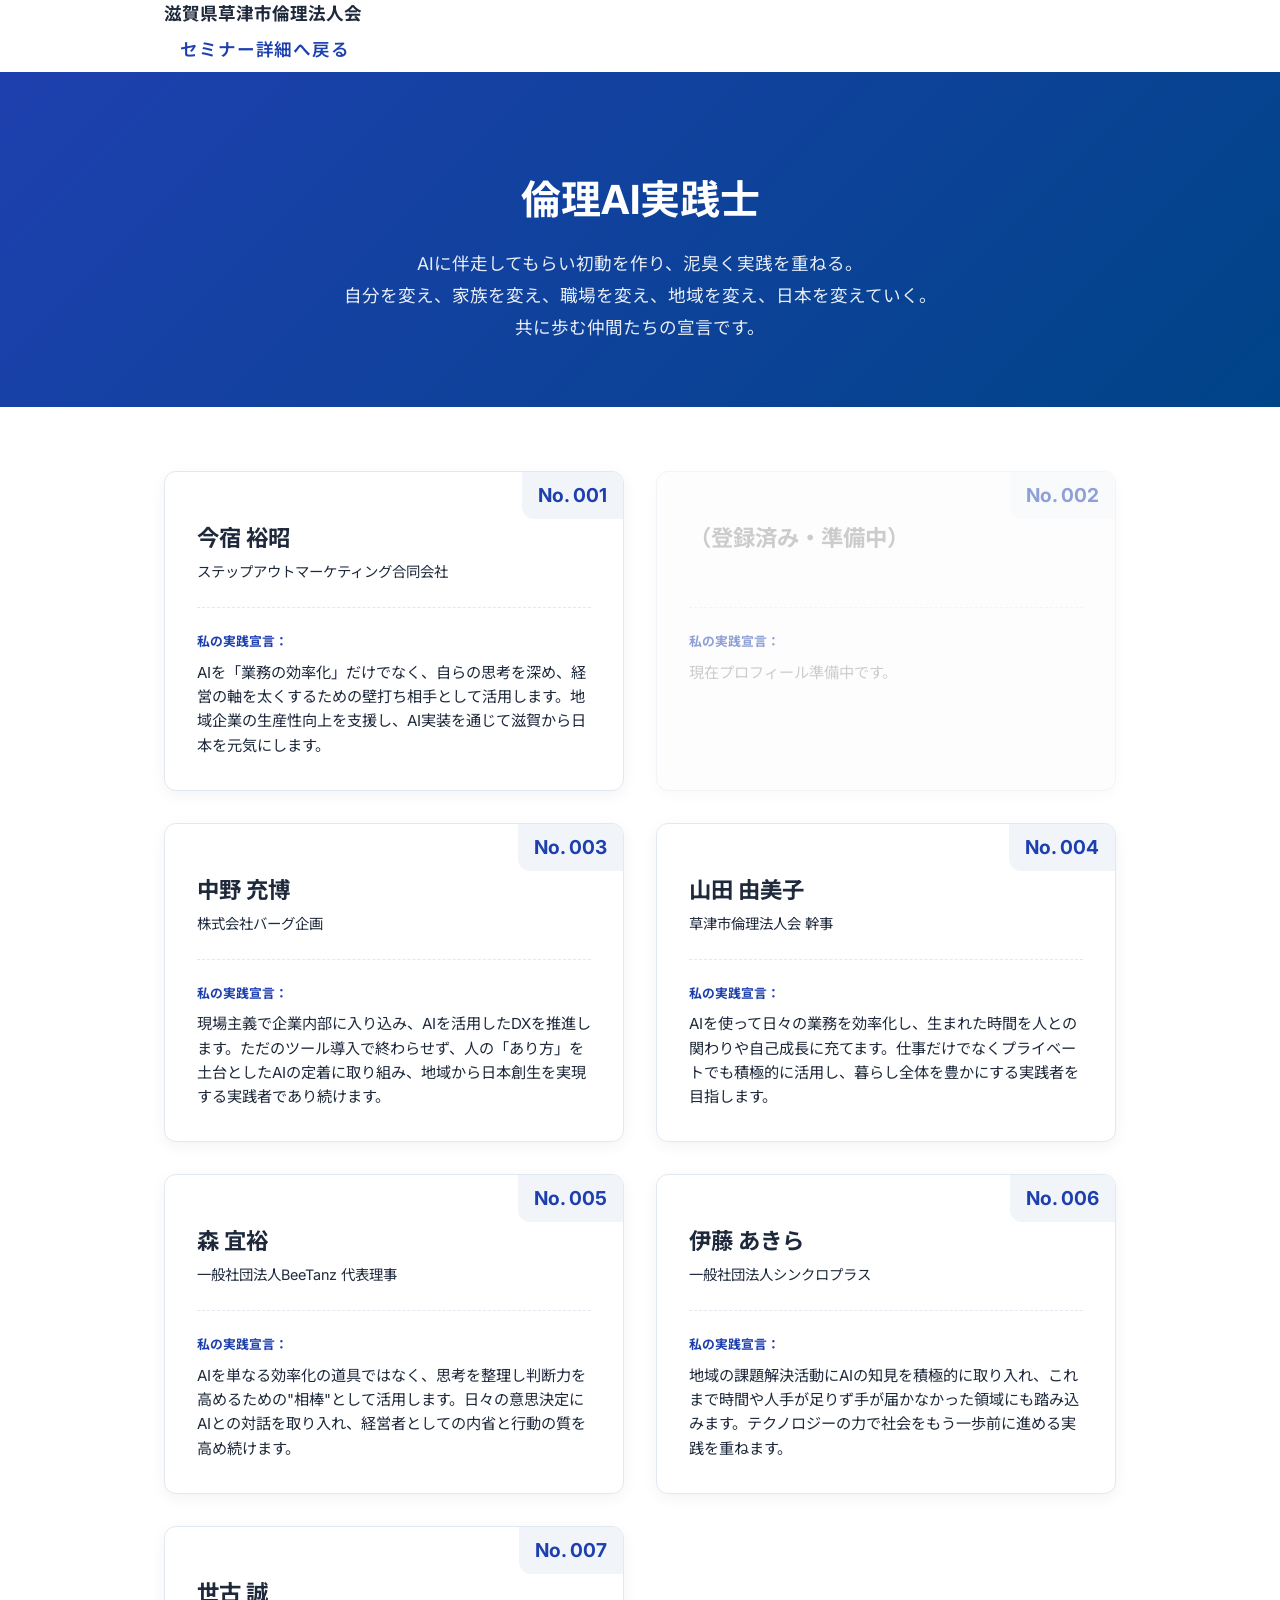
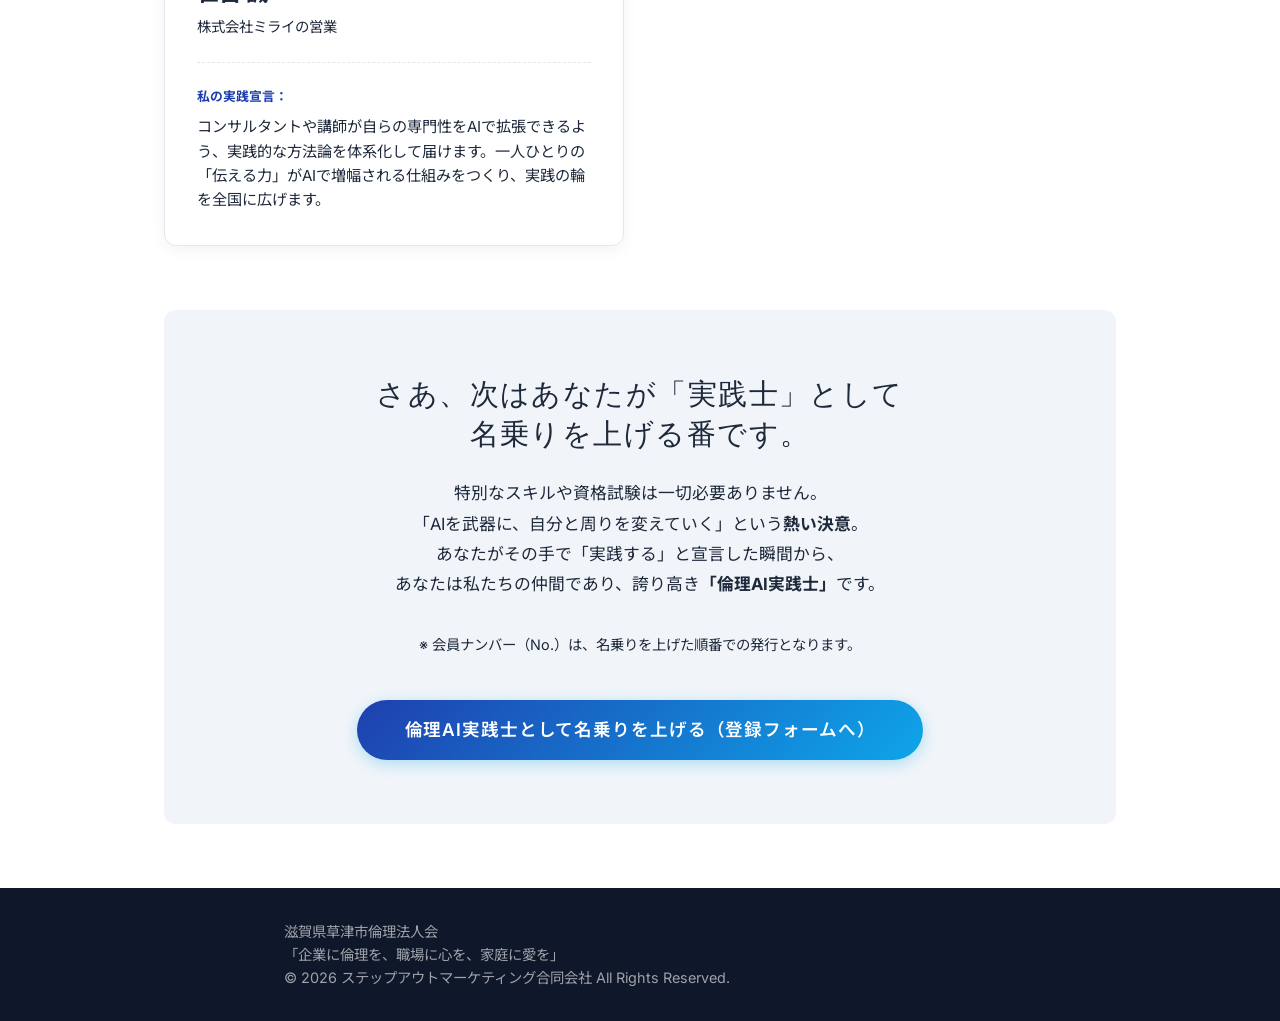
==== members.html @ ad08dafc "feat: add 4 new Rinri AI Practitioner members (No.004-007) Co-Authored-By: Claude Opus 4.6 (1M conte" ====
<!DOCTYPE html>
<html lang="ja">
  <head>
    <meta charset="UTF-8" />
    <meta name="viewport" content="width=device-width, initial-scale=1.0" />
    <title>倫理AI実践士 メンバー一覧 | 草津市倫理法人会</title>
    <!-- Google Fonts -->
    <link rel="preconnect" href="https://fonts.googleapis.com" />
    <link rel="preconnect" href="https://fonts.gstatic.com" crossorigin />
    <link
      href="https://fonts.googleapis.com/css2?family=Inter:wght@400;500;600;700&family=Noto+Sans+JP:wght@400;500;700&display=swap"
      rel="stylesheet"
    />
    <link rel="stylesheet" href="style.css" />
    <style>
      .members-hero {
        padding: 6rem 0 4rem;
        background: linear-gradient(135deg, var(--c-primary) 0%, #004488 100%);
        color: white;
        text-align: center;
      }
      .members-hero h1 {
        font-size: 2.5rem;
        margin-bottom: 1rem;
      }
      .members-hero p {
        font-size: 1.1rem;
        opacity: 0.9;
        max-width: 600px;
        margin: 0 auto;
        line-height: 1.8;
      }
      .members-grid {
        display: grid;
        grid-template-columns: repeat(auto-fill, minmax(300px, 1fr));
        gap: 2rem;
        padding: 4rem 0;
      }
      .member-card {
        background: white;
        border-radius: 12px;
        padding: 2rem;
        box-shadow: 0 4px 15px rgba(0, 0, 0, 0.05);
        border: 1px solid var(--c-border);
        position: relative;
        overflow: hidden;
      }
      .member-no {
        position: absolute;
        top: 0;
        right: 0;
        background: var(--c-bg-accent);
        color: var(--c-primary);
        font-family: var(--f-en);
        font-weight: 700;
        padding: 0.5rem 1rem;
        border-bottom-left-radius: 12px;
        font-size: 1.2rem;
      }
      .member-name {
        font-size: 1.4rem;
        font-weight: 700;
        color: var(--c-text-main);
        margin-bottom: 0.25rem;
        margin-top: 1rem;
      }
      .member-company {
        font-size: 0.9rem;
        color: var(--c-text-light);
        margin-bottom: 1.5rem;
      }
      .member-vision {
        font-size: 0.95rem;
        line-height: 1.6;
        color: var(--c-text-main);
        padding-top: 1.5rem;
        border-top: 1px dashed var(--c-border);
      }
      .member-vision::before {
        content: "私の実践宣言：";
        display: block;
        font-size: 0.8rem;
        color: var(--c-primary);
        font-weight: bold;
        margin-bottom: 0.5rem;
      }
      .join-section {
        text-align: center;
        padding: 4rem 0;
        background: var(--c-bg-accent);
        border-radius: 12px;
        margin-bottom: 4rem;
      }
    </style>
  </head>
  <body>
    <!-- Header -->
    <header class="header">
      <div class="header-inner container">
        <div class="logo" style="font-weight: 700; font-size: 1.1rem; color: var(--c-text-main);">
          滋賀県草津市倫理法人会
        </div>
        <nav class="nav">
          <a href="index.html" class="btn btn-outline" style="padding: 0.5rem 1rem;">セミナー詳細へ戻る</a>
        </nav>
      </div>
    </header>

    <main>
      <section class="members-hero">
        <div class="container container-sm">
          <h1>倫理AI実践士</h1>
          <p>
            AIに伴走してもらい初動を作り、泥臭く実践を重ねる。<br>
            自分を変え、家族を変え、職場を変え、地域を変え、日本を変えていく。<br>
            共に歩む仲間たちの宣言です。
          </p>
        </div>
      </section>

      <section class="container">
        <div class="members-grid">
          <!-- Member 001 -->
          <div class="member-card">
            <div class="member-no">No. 001</div>
            <div class="member-name">今宿 裕昭</div>
            <div class="member-company">ステップアウトマーケティング合同会社</div>
            <div class="member-vision">
              AIを「業務の効率化」だけでなく、自らの思考を深め、経営の軸を太くするための壁打ち相手として活用します。地域企業の生産性向上を支援し、AI実装を通じて滋賀から日本を元気にします。
            </div>
          </div>

          <!-- (No. 002 Placeholder) -->
          <div class="member-card" style="opacity: 0.5; background: #fafafa;">
            <div class="member-no">No. 002</div>
            <div class="member-name" style="color: #999;">（登録済み・準備中）</div>
            <div class="member-company">&nbsp;</div>
            <div class="member-vision" style="color: #999;">
              現在プロフィール準備中です。
            </div>
          </div>

          <!-- Member 003 -->
          <div class="member-card">
            <div class="member-no">No. 003</div>
            <div class="member-name">中野 充博</div>
            <div class="member-company">株式会社バーグ企画</div>
            <div class="member-vision">
              現場主義で企業内部に入り込み、AIを活用したDXを推進します。ただのツール導入で終わらせず、人の「あり方」を土台としたAIの定着に取り組み、地域から日本創生を実現する実践者であり続けます。
            </div>
          </div>

          <!-- Member 004 -->
          <div class="member-card">
            <div class="member-no">No. 004</div>
            <div class="member-name">山田 由美子</div>
            <div class="member-company">草津市倫理法人会 幹事</div>
            <div class="member-vision">
              AIを使って日々の業務を効率化し、生まれた時間を人との関わりや自己成長に充てます。仕事だけでなくプライベートでも積極的に活用し、暮らし全体を豊かにする実践者を目指します。
            </div>
          </div>

          <!-- Member 005 -->
          <div class="member-card">
            <div class="member-no">No. 005</div>
            <div class="member-name">森 宜裕</div>
            <div class="member-company">一般社団法人BeeTanz 代表理事</div>
            <div class="member-vision">
              AIを単なる効率化の道具ではなく、思考を整理し判断力を高めるための"相棒"として活用します。日々の意思決定にAIとの対話を取り入れ、経営者としての内省と行動の質を高め続けます。
            </div>
          </div>

          <!-- Member 006 -->
          <div class="member-card">
            <div class="member-no">No. 006</div>
            <div class="member-name">伊藤 あきら</div>
            <div class="member-company">一般社団法人シンクロプラス</div>
            <div class="member-vision">
              地域の課題解決活動にAIの知見を積極的に取り入れ、これまで時間や人手が足りず手が届かなかった領域にも踏み込みます。テクノロジーの力で社会をもう一歩前に進める実践を重ねます。
            </div>
          </div>

          <!-- Member 007 -->
          <div class="member-card">
            <div class="member-no">No. 007</div>
            <div class="member-name">世古 誠</div>
            <div class="member-company">株式会社ミライの営業</div>
            <div class="member-vision">
              コンサルタントや講師が自らの専門性をAIで拡張できるよう、実践的な方法論を体系化して届けます。一人ひとりの「伝える力」がAIで増幅される仕組みをつくり、実践の輪を全国に広げます。
            </div>
          </div>

        </div>

        <div class="join-section">
          <h2 class="section-title" style="font-size: 1.8rem; margin-bottom: 1.5rem; line-height: 1.4;">さあ、次はあなたが「実践士」として<br>名乗りを上げる番です。</h2>
          <p style="margin-bottom: 2.5rem; line-height: 1.8; font-size: 1.05rem;">
            特別なスキルや資格試験は一切必要ありません。<br>
            「AIを武器に、自分と周りを変えていく」という<strong>熱い決意</strong>。<br>
            あなたがその手で「実践する」と宣言した瞬間から、<br>
            あなたは私たちの仲間であり、誇り高き<strong>「倫理AI実践士」</strong>です。<br>
            <br>
            <span style="font-size: 0.9rem; color: var(--c-text-light);">※ 会員ナンバー（No.）は、名乗りを上げた順番での発行となります。</span>
          </p>
          <a href="https://forms.gle/C171SuVwd1KPjqYMA" target="_blank" rel="noopener noreferrer" class="btn btn-primary" style="font-size: 1.1rem; padding: 1rem 3rem;">
            倫理AI実践士として名乗りを上げる（登録フォームへ）
          </a>
        </div>
      </section>
    </main>

    <!-- Footer -->
    <footer class="footer">
      <div class="container container-sm">
        <div class="footer-content">
          <div class="footer-info">
            <p class="footer-org">滋賀県草津市倫理法人会</p>
            <p class="footer-desc">「企業に倫理を、職場に心を、家庭に愛を」</p>
          </div>
        </div>
        <p class="copyright">&copy; 2026 ステップアウトマーケティング合同会社 All Rights Reserved.</p>
      </div>
    </footer>
  </body>
</html>
---- style.css ----
/* Design System - Variables */
:root {
  /* Colors */
  --c-primary: #1e40af; /* 深い青/Navy */
  --c-primary-light: #3b82f6;
  --c-secondary: #0ea5e9; /* チラシ水色に近いシアン */
  --c-secondary-light: #e0f2fe;
  --c-bg: #ffffff;
  --c-bg-light: #f8fafc;
  --c-bg-accent: #f1f5f9;
  --c-text-main: #1e293b;
  --c-text-muted: #64748b;
  --c-border: #e2e8f0;

  /* Typography */
  --f-sans:
    "Inter", "Noto Sans JP", -apple-system, BlinkMacSystemFont, "Segoe UI",
    Roboto, "Helvetica Neue", Arial, sans-serif;
  --f-serif:
    "Noto Serif JP", "Yu Mincho", "MS PMincho", "Hiragino Mincho ProN", serif;

  /* Layout */
  --container-width: 1000px;
  --container-sm-width: 760px;
  --spacing-section: 80px;
  --spacing-section-sm: 60px;
}

/* Reset & BaseStyles */
*,
*::before,
*::after {
  box-sizing: border-box;
  margin: 0;
  padding: 0;
}

body {
  font-family: var(--f-sans);
  color: var(--c-text-main);
  background-color: var(--c-bg);
  line-height: 1.6;
  font-size: 16px;
  -webkit-font-smoothing: antialiased;
}

img {
  max-width: 100%;
  height: auto;
  display: block;
}

a {
  color: var(--c-primary);
  text-decoration: none;
  transition: all 0.3s ease;
}

/* Utility Classes */
.container {
  max-width: var(--container-width);
  margin: 0 auto;
  padding: 0 24px;
}
.container-sm {
  max-width: var(--container-sm-width);
}
.text-center {
  text-align: center;
}
.bg-light {
  background-color: var(--c-bg-light);
}
.bg-primary {
  background-color: var(--c-primary);
  color: #fff;
}
.color-white {
  color: #fff !important;
}
.sp-only {
  display: none;
}

@media (max-width: 768px) {
  .sp-only {
    display: inline;
  }
}

/* Section Common */
section {
  padding: var(--spacing-section) 0;
}
.section-title {
  font-family: var(--f-serif);
  font-size: 2.2rem;
  line-height: 1.4;
  margin-bottom: 2rem;
  font-weight: 500;
  letter-spacing: 0.05em;
}
.title-en {
  display: block;
  font-family: var(--f-sans);
  font-size: 0.9rem;
  font-weight: 600;
  letter-spacing: 0.2em;
  color: var(--c-secondary);
  margin-top: 0.5rem;
}

/* Animations */
.fade-in {
  opacity: 0;
  transform: translateY(20px);
  transition:
    opacity 0.8s ease-out,
    transform 0.8s ease-out;
}
.fade-in.visible {
  opacity: 1;
  transform: translateY(0);
}

/* Buttons */
.btn {
  display: inline-flex;
  align-items: center;
  justify-content: center;
  padding: 1rem 3rem;
  font-size: 1.1rem;
  font-weight: 600;
  border-radius: 50px;
  cursor: pointer;
  letter-spacing: 0.05em;
}
.btn-primary {
  background: linear-gradient(135deg, var(--c-primary), var(--c-secondary));
  color: white;
  box-shadow: 0 4px 15px rgba(14, 165, 233, 0.3);
}
.btn-primary:hover {
  transform: translateY(-2px);
  box-shadow: 0 6px 20px rgba(14, 165, 233, 0.4);
}
.btn-cta {
  background-color: white;
  color: var(--c-primary);
  font-size: 1.2rem;
  padding: 1.2rem 4rem;
  box-shadow: 0 10px 25px rgba(0, 0, 0, 0.1);
}
.btn-cta:hover {
  /* color: var(--c-primary); */
  transform: translateY(-2px);
  box-shadow: 0 15px 30px rgba(0, 0, 0, 0.15);
}

/* Hero Section */
.hero {
  position: relative;
  min-height: 100vh;
  display: flex;
  align-items: center;
  background-color: var(--c-secondary-light);
  overflow: hidden;
}

.hero-bg {
  position: absolute;
  top: 0;
  left: 0;
  width: 100%;
  height: 100%;
  background: linear-gradient(135deg, #f8fafc 0%, #e0f2fe 100%);
  z-index: 0;
}

.hero-inner {
  position: relative;
  z-index: 1;
  width: 100%;
  display: flex;
  align-items: center;
  justify-content: space-between;
}

.hero-content {
  max-width: 650px;
  padding: 4rem 0;
  flex: 1;
}

.series-badge {
  display: inline-block;
  background-color: var(--c-text-muted);
  color: white;
  font-size: 0.9rem;
  padding: 0.3rem 1.5rem;
  border-left: 3px solid #b4a87f; /* From flyer top-left */
  margin-bottom: 1.5rem;
  letter-spacing: 0.1em;
}

.hero-title {
  font-family: var(--f-serif);
  font-size: 4rem;
  line-height: 1.1;
  color: var(--c-primary);
  margin-bottom: 1.5rem;
  font-weight: 700;
  letter-spacing: 0.05em;
}

.hero-title .times {
  font-family: var(--f-sans);
  color: var(--c-text-muted);
  font-size: 3rem;
  vertical-align: middle;
}

.hero-title .title-sub {
  font-size: 2.5rem;
  color: var(--c-text-main);
}

.hero-subtitle {
  font-family: var(--f-serif);
  font-size: 1.6rem;
  font-weight: 500;
  line-height: 1.5;
  color: var(--c-text-main);
  margin-bottom: 3rem;
}

.hero-subtitle .highlight {
  font-size: 2.2rem;
  color: var(--c-primary);
  display: inline-block;
  margin-top: 0.5rem;
}

.hero-info {
  margin-bottom: 3rem;
  border-left: 2px solid var(--c-secondary);
  padding-left: 1.5rem;
  background: rgba(255, 255, 255, 0.7);
  padding: 1.5rem;
  backdrop-filter: blur(10px);
  border-radius: 0 8px 8px 0;
}

.hero-info .date {
  font-size: 2.5rem;
  font-weight: 700;
  color: var(--c-primary);
  line-height: 1.1;
  margin-bottom: 0.5rem;
  font-family: var(--f-sans);
}

.hero-info .date span {
  font-size: 1.2rem;
  font-weight: 600;
}

.hero-info .location {
  font-size: 1.2rem;
  font-weight: 500;
}

/* Message Section */
.message-section {
  padding: var(--spacing-section) 0;
}

.message-body {
  font-size: 1.1rem;
  line-height: 1.8;
}

.philosophy-quote {
  font-family: var(--f-serif);
  font-size: 1.8rem;
  color: var(--c-primary);
  text-align: center;
  margin: 3rem 0;
  line-height: 1.6;
}

/* Hero ゲスト向けキャッチコピー */
.hero-guest-catch {
  font-size: 1.05rem;
  color: var(--c-primary);
  font-weight: 500;
  margin-bottom: 2rem;
  padding: 0.6rem 1.2rem;
  background: rgba(255, 255, 255, 0.75);
  border-left: 3px solid var(--c-secondary);
  border-radius: 0 6px 6px 0;
  display: inline-block;
}

/* NOW感セクション */
.now-section {
  padding: var(--spacing-section-sm) 0;
  background: linear-gradient(135deg, #f0f9ff 0%, #e0f2fe 100%);
}
.now-inner {
  border-left: 4px solid var(--c-primary);
  padding-left: 2rem;
}
.now-label {
  font-family: var(--f-serif);
  font-size: 1.6rem;
  color: var(--c-primary);
  font-weight: 700;
  margin-bottom: 1rem;
}
.now-body {
  font-size: 1.05rem;
  line-height: 1.9;
  color: var(--c-text-main);
}

/* こんな方へセクション（ターゲット）*/
.target-section {
  padding: var(--spacing-section) 0;
}
.target-grid {
  display: grid;
  grid-template-columns: repeat(4, 1fr);
  gap: 1.5rem;
  margin-top: 2.5rem;
  margin-bottom: 2rem;
}
.target-card {
  background: #fff;
  border: 1px solid var(--c-border);
  border-radius: 12px;
  padding: 2rem 1.5rem;
  text-align: center;
  box-shadow: 0 4px 15px rgba(0,0,0,0.04);
  transition: transform 0.2s ease, box-shadow 0.2s ease;
}
.target-card:hover {
  transform: translateY(-4px);
  box-shadow: 0 8px 24px rgba(0,0,0,0.08);
}
.target-icon {
  display: flex;
  align-items: center;
  justify-content: center;
  width: 56px;
  height: 56px;
  margin: 0 auto 1.5rem;
  background-color: var(--c-primary);
  color: #fff;
  font-size: 1.5rem;
  font-weight: 700;
  border-radius: 50%;
  box-shadow: 0 4px 10px rgba(0,0,0,0.1);
  font-family: var(--f-en);
}
.target-card p {
  font-size: 0.95rem;
  line-height: 1.7;
  color: var(--c-text-main);
}
/* AI初心者向け安心バッジ */
.beginner-badge {
  background: linear-gradient(135deg, #ecfdf5 0%, #d1fae5 100%);
  border: 1px solid #6ee7b7;
  border-radius: 12px;
  padding: 1.5rem 2rem;
  display: flex;
  align-items: center;
  gap: 1.5rem;
  flex-wrap: wrap;
}
.beginner-badge span {
  font-size: 1.1rem;
  font-weight: 700;
  color: #065f46;
  white-space: nowrap;
}
.beginner-badge p {
  font-size: 0.95rem;
  color: #047857;
  margin: 0;
  line-height: 1.7;
}

/* ベネフィットセクション */
.benefit-section {
  padding: var(--spacing-section) 0;
}
.benefit-grid {
  display: grid;
  grid-template-columns: repeat(3, 1fr);
  gap: 2rem;
  margin-top: 2.5rem;
}
.benefit-card {
  background: #fff;
  border: 1px solid var(--c-border);
  border-radius: 12px;
  padding: 2rem;
  position: relative;
  box-shadow: 0 4px 15px rgba(0,0,0,0.04);
}
.benefit-num {
  font-size: 2.5rem;
  font-weight: 700;
  color: var(--c-secondary-light);
  font-family: var(--f-sans);
  line-height: 1;
  margin-bottom: 0.75rem;
}
.benefit-card h3 {
  font-size: 1.05rem;
  font-weight: 700;
  color: var(--c-primary);
  margin-bottom: 0.75rem;
  line-height: 1.5;
}
.benefit-card p {
  font-size: 0.93rem;
  line-height: 1.75;
  color: var(--c-text-main);
}

/* プログラムセクション */
.program-section {
  padding: var(--spacing-section) 0;
}
.program-list {
  margin-top: 2.5rem;
  position: relative;
}
.program-list::before {
  content: '';
  position: absolute;
  top: 0;
  bottom: 0;
  left: 72px; /* タイム幅の中央 */
  width: 2px;
  background: var(--c-border);
}
.program-item {
  display: flex;
  gap: 2rem;
  align-items: flex-start;
  padding-bottom: 2rem;
  position: relative;
}
.program-item--end {
  padding-bottom: 0;
}
.program-time {
  width: 60px;
  font-size: 1rem;
  font-weight: 700;
  color: var(--c-primary);
  font-family: var(--f-sans);
  flex-shrink: 0;
  padding-top: 0.3rem;
  text-align: right;
}
.program-content {
  background: #fff;
  border: 1px solid var(--c-border);
  border-radius: 10px;
  padding: 1.2rem 1.5rem;
  flex: 1;
  position: relative;
  box-shadow: 0 2px 8px rgba(0,0,0,0.04);
}
/* タイムラインの丸ポイント */
.program-content::before {
  content: '';
  position: absolute;
  left: -26px;
  top: 50%;
  transform: translateY(-50%);
  width: 12px;
  height: 12px;
  border-radius: 50%;
  background: var(--c-secondary);
  border: 2px solid #fff;
  box-shadow: 0 0 0 2px var(--c-secondary);
}
.program-tag {
  display: inline-block;
  background: var(--c-primary);
  color: #fff;
  font-size: 0.78rem;
  font-weight: 600;
  padding: 0.2rem 0.8rem;
  border-radius: 4px;
  margin-bottom: 0.5rem;
  letter-spacing: 0.05em;
}
.program-content p {
  font-size: 1rem;
  line-height: 1.7;
  margin: 0;
  color: var(--c-text-main);
}
.program-content small {
  font-size: 0.88rem;
  color: var(--c-text-muted);
}

/* Concept Section (倫理AI実践士) */
.concept-section {
  padding: var(--spacing-section-sm) 0;
}

.concept-box {
  background-color: #fff;
  border: 1px solid var(--c-border);
  border-top: 3px solid var(--c-primary);
  padding: 3rem;
  box-shadow: 0 10px 30px rgba(0, 0, 0, 0.03);
  position: relative;
}

.concept-title {
  font-family: var(--f-serif);
  font-size: 1.4rem;
  color: var(--c-primary);
  text-align: center;
  margin-bottom: 1.5rem;
  letter-spacing: 0.1em;
}

.concept-box p {
  text-align: center;
  font-size: 1.05rem;
  margin-bottom: 1rem;
}

.concept-footer {
  margin-top: 2rem;
  padding-top: 1.5rem;
  border-top: 1px solid var(--c-bg-accent);
}

.concept-footer p {
  font-size: 1.15rem;
  color: var(--c-primary);
  margin-bottom: 0;
}

/* Speakers Section */
.speaker-grid {
  display: grid;
  grid-template-columns: repeat(2, 1fr);
  gap: 3rem;
  margin-top: 3rem;
}

.speaker-card {
  display: flex;
  flex-direction: column;
}

.speaker-image {
  width: 100%;
  aspect-ratio: 4/3;
  margin-bottom: 1.5rem;
  border-bottom: 4px solid var(--c-secondary);
  overflow: hidden;
  background-color: var(--c-bg-accent);
}

.image-placeholder {
  width: 100%;
  height: 100%;
  display: flex;
  align-items: center;
  justify-content: center;
  font-size: 1.5rem;
  color: var(--c-text-muted);
  font-family: var(--f-serif);
}

.speaker-info .company {
  font-size: 0.9rem;
  color: var(--c-primary);
  font-weight: 600;
  margin-bottom: 0.1rem;
}

/* 会社での肩書き（｜代表社員 など） */
.speaker-info .company .company-title {
  font-size: 0.8rem;
  color: var(--c-text-muted);
  font-weight: 500;
  margin-left: 0.2em;
}

/* 倫理法人会の役職名 */
.speaker-info .role {
  font-size: 0.85rem;
  color: var(--c-text-muted);
  font-weight: 500;
  margin-bottom: 0.4rem;
  letter-spacing: 0.03em;
}

.speaker-info .name {
  font-family: var(--f-serif);
  font-size: 1.8rem;
  margin-bottom: 1rem;
  display: flex;
  align-items: baseline;
  gap: 1rem;
}

.speaker-info .name-en {
  font-family: var(--f-sans);
  font-size: 0.9rem;
  color: var(--c-text-muted);
  font-weight: 400;
}

.speaker-info .credential {
  display: inline-block;
  font-size: 0.85rem;
  font-weight: 600;
  color: var(--c-primary);
  background-color: var(--c-secondary-light);
  padding: 0.3rem 1rem;
  border-radius: 4px;
  margin-bottom: 1rem;
  letter-spacing: 0.05em;
}

.speaker-info .profile {
  font-size: 0.95rem;
  color: var(--c-text-main);
  line-height: 1.7;
}

/* Event Details Section */
.event-section {
  padding: calc(var(--spacing-section) * 1.5) 0;
}

.event-card {
  background-color: rgba(255, 255, 255, 0.1);
  border: 1px solid rgba(255, 255, 255, 0.2);
  border-radius: 8px;
  padding: 3rem;
}

.event-details {
  display: grid;
  grid-template-columns: 100px 1fr;
  gap: 1.5rem;
  margin-bottom: 3rem;
  align-items: start; /* dtとddの先頭を上端で揃える */
}

.event-details dt {
  color: var(--c-secondary-light);
  font-size: 1.1rem;
  font-weight: 600;
  border-right: 1px solid rgba(255, 255, 255, 0.3);
}

.event-details dd {
  color: #fff;
  font-size: 1.1rem;
}

.event-details dd .large-date {
  font-size: 1.8rem;
  font-weight: 700;
  font-family: var(--f-sans);
  line-height: 1; /* フォント内部の余白をなくし、dtと上端を揃える */
}

.event-details dd .note {
  font-size: 0.85rem;
  opacity: 0.8;
}

.cta-action {
  text-align: center;
  padding-top: 3rem;
  border-top: 1px dashed rgba(255, 255, 255, 0.3);
}

.cta-message {
  margin-bottom: 1.5rem;
  font-size: 1.1rem;
  color: #fff;
}

.qr-box {
  margin: 1.5rem auto 0;
  width: 140px;
  background-color: #fff;
  padding: 10px;
  border-radius: 8px;
}
.qr-box img {
  width: 100%;
  height: auto;
  display: block;
}

/* 参加申込状況カウンター */
.capacity-status {
  background: rgba(255, 255, 255, 0.92);
  border: 1px solid var(--c-border);
  border-radius: 12px;
  padding: 1.25rem 1.5rem;
  margin-bottom: 2rem;
  backdrop-filter: blur(8px);
  box-shadow: 0 4px 20px rgba(0, 0, 0, 0.07);
}
.capacity-status--dark {
  background: rgba(255, 255, 255, 0.1);
  border-color: rgba(255, 255, 255, 0.2);
  box-shadow: none;
  margin-bottom: 1.5rem;
}
/* 2カラムレイアウト */
.capacity-main {
  display: flex;
  align-items: center;
  gap: 1.5rem;
  margin-bottom: 1rem;
}
/* 左：残り席ブロック（大きな数字でアンカリング） */
.capacity-remain-block {
  display: flex;
  flex-direction: column;
  align-items: center;
  line-height: 1;
  background: var(--c-bg-accent);
  border-radius: 10px;
  padding: 0.85rem 1.3rem;
  flex-shrink: 0;
  min-width: 96px;
  text-align: center;
  border: 2px solid transparent;
  transition: border-color 0.5s ease;
}
.capacity-status--dark .capacity-remain-block {
  background: rgba(255, 255, 255, 0.12);
}
.capacity-remain-block--caution { border-color: #f59e0b; }
.capacity-remain-block--urgent  { border-color: #ef4444; }
.capacity-remain-label {
  font-size: 0.68rem;
  font-weight: 700;
  letter-spacing: 0.15em;
  color: var(--c-text-muted);
  text-transform: uppercase;
  margin-bottom: 0.3rem;
}
.capacity-status--dark .capacity-remain-label {
  color: rgba(255, 255, 255, 0.55);
}
.capacity-remain-num {
  font-size: 3rem;
  font-weight: 800;
  color: var(--c-primary);
  font-family: var(--f-sans);
  line-height: 1;
  transition: color 0.5s ease;
  font-variant-numeric: tabular-nums;
}
.capacity-remain-num--caution { color: #d97706; }
.capacity-remain-num--urgent  { color: #dc2626; }
.capacity-status--dark .capacity-remain-num { color: #fff; }
.capacity-remain-denom {
  font-size: 0.73rem;
  color: var(--c-text-muted);
  margin-top: 0.35rem;
  font-weight: 500;
}
.capacity-status--dark .capacity-remain-denom { color: rgba(255, 255, 255, 0.5); }
/* 右：ソーシャルプルーフ＋バッジ */
.capacity-proof-block {
  flex: 1;
  display: flex;
  flex-direction: column;
  gap: 0.6rem;
  justify-content: center;
}
.capacity-proof-text {
  font-size: 0.93rem;
  font-weight: 500;
  color: var(--c-text-main);
  line-height: 1.6;
  margin: 0;
  min-height: 2.8em;
}
.capacity-status--dark .capacity-proof-text { color: rgba(255, 255, 255, 0.9); }
.capacity-proof-text strong {
  color: var(--c-primary);
  font-size: 1.15em;
}
.capacity-status--dark .capacity-proof-text strong { color: #93c5fd; }
/* 動的ステータスバッジ */
.capacity-badge {
  display: inline-flex;
  align-items: center;
  gap: 0.4em;
  font-size: 0.72rem;
  font-weight: 700;
  padding: 0.25rem 0.9rem;
  border-radius: 99px;
  letter-spacing: 0.06em;
  align-self: flex-start;
  transition: background 0.4s ease, color 0.4s ease;
}
.capacity-badge::before {
  content: '';
  display: inline-block;
  width: 6px;
  height: 6px;
  border-radius: 50%;
  background: currentColor;
  opacity: 0.8;
  flex-shrink: 0;
}
.capacity-badge--open    { background: #dcfce7; color: #166534; }
.capacity-badge--caution { background: #fef3c7; color: #92400e; }
.capacity-badge--urgent  { background: #fee2e2; color: #991b1b; }
/* プログレスバー */
.capacity-bar-wrap {
  background: var(--c-bg-accent);
  border-radius: 99px;
  height: 6px;
  overflow: hidden;
}
.capacity-status--dark .capacity-bar-wrap {
  background: rgba(255, 255, 255, 0.18);
}
.capacity-bar {
  height: 100%;
  border-radius: 99px;
  background: linear-gradient(90deg, var(--c-primary), var(--c-secondary));
  transition: width 1.4s cubic-bezier(0.25, 1, 0.5, 1);
  width: 0%;
}
.capacity-status--dark .capacity-bar {
  background: linear-gradient(90deg, #60a5fa, #38bdf8);
}
/* スケルトンローディング */
.capacity-skeleton {
  display: inline-block;
  background: linear-gradient(90deg, #e2e8f0 25%, #f1f5f9 50%, #e2e8f0 75%);
  background-size: 200% 100%;
  border-radius: 4px;
  animation: skeleton-shimmer 1.4s infinite linear;
  min-width: 12em;
  height: 1.1em;
  vertical-align: middle;
}
.capacity-status--dark .capacity-skeleton {
  background: linear-gradient(90deg, rgba(255,255,255,0.12) 25%, rgba(255,255,255,0.22) 50%, rgba(255,255,255,0.12) 75%);
  background-size: 200% 100%;
}
@keyframes skeleton-shimmer {
  from { background-position: 200% 0; }
  to   { background-position: -200% 0; }
}
/* アクセシビリティ：アニメーション無効対応 */
@media (prefers-reduced-motion: reduce) {
  .capacity-remain-num,
  .capacity-bar,
  .capacity-remain-block { transition: none; }
  .capacity-skeleton { animation: none; }
}
/* スマホ対応 */
@media (max-width: 768px) {
  .capacity-remain-num { font-size: 2.4rem; }
  .capacity-main { gap: 1rem; }
  .capacity-remain-block { min-width: 80px; padding: 0.7rem 1rem; }
}

/* Footer */
.footer {
  background-color: #0f172a;
  color: rgba(255, 255, 255, 0.6);
  padding: 2rem 0;
  font-size: 0.9rem;
}

/* Responsive */
@media (max-width: 768px) {
  :root {
    --spacing-section: 60px;
  }

  .hero-title {
    font-size: 2.8rem;
  }
  .hero-title .title-sub {
    font-size: 1.8rem;
  }
  .hero-title .times {
    font-size: 2rem;
  }
  .hero-subtitle {
    font-size: 1.2rem;
  }
  .hero-subtitle .highlight {
    font-size: 1.6rem;
  }

  .hero-info .date {
    font-size: 2rem;
  }

  .section-title {
    font-size: 1.8rem;
  }
  .philosophy-quote {
    font-size: 1.5rem;
  }

  .speaker-grid {
    grid-template-columns: 1fr;
    gap: 2.5rem;
  }

  .event-card {
    padding: 2rem 1.5rem;
  }
  .event-details {
    grid-template-columns: 80px 1fr;
    gap: 1rem;
  }
  .event-details dd .large-date {
    font-size: 1.4rem;
  }

  /* 新セクション スマホ対応 */
  .target-grid {
    grid-template-columns: repeat(2, 1fr);
  }
  .benefit-grid {
    grid-template-columns: 1fr;
  }
  .program-list::before {
    left: 55px;
  }
  .program-time {
    width: 48px;
    font-size: 0.88rem;
  }
  .beginner-badge {
    flex-direction: column;
    gap: 0.75rem;
  }
}

/* Sold Out Banner */
.soldout-banner {
  background: linear-gradient(135deg, #fef2f2, #fee2e2);
  border: 2px solid #fca5a5;
  border-radius: 12px;
  padding: 1.5rem 2rem;
  margin-bottom: 2rem;
  text-align: center;
}
.soldout-badge {
  display: inline-block;
  background: linear-gradient(135deg, #dc2626, #b91c1c);
  color: #fff;
  font-size: 1.1rem;
  font-weight: 700;
  padding: 0.4rem 1.8rem;
  border-radius: 50px;
  letter-spacing: 0.15em;
  margin-bottom: 0.8rem;
}
.soldout-message {
  font-size: 1rem;
  color: #991b1b;
  line-height: 1.7;
  margin: 0;
}
/* Sold out notice in event details */
.soldout-notice {
  margin-bottom: 1.5rem;
}
.soldout-notice .soldout-badge {
  margin-bottom: 0.6rem;
}
.soldout-notice p {
  font-size: 1rem;
  color: rgba(255, 255, 255, 0.85);
  margin: 0;
}
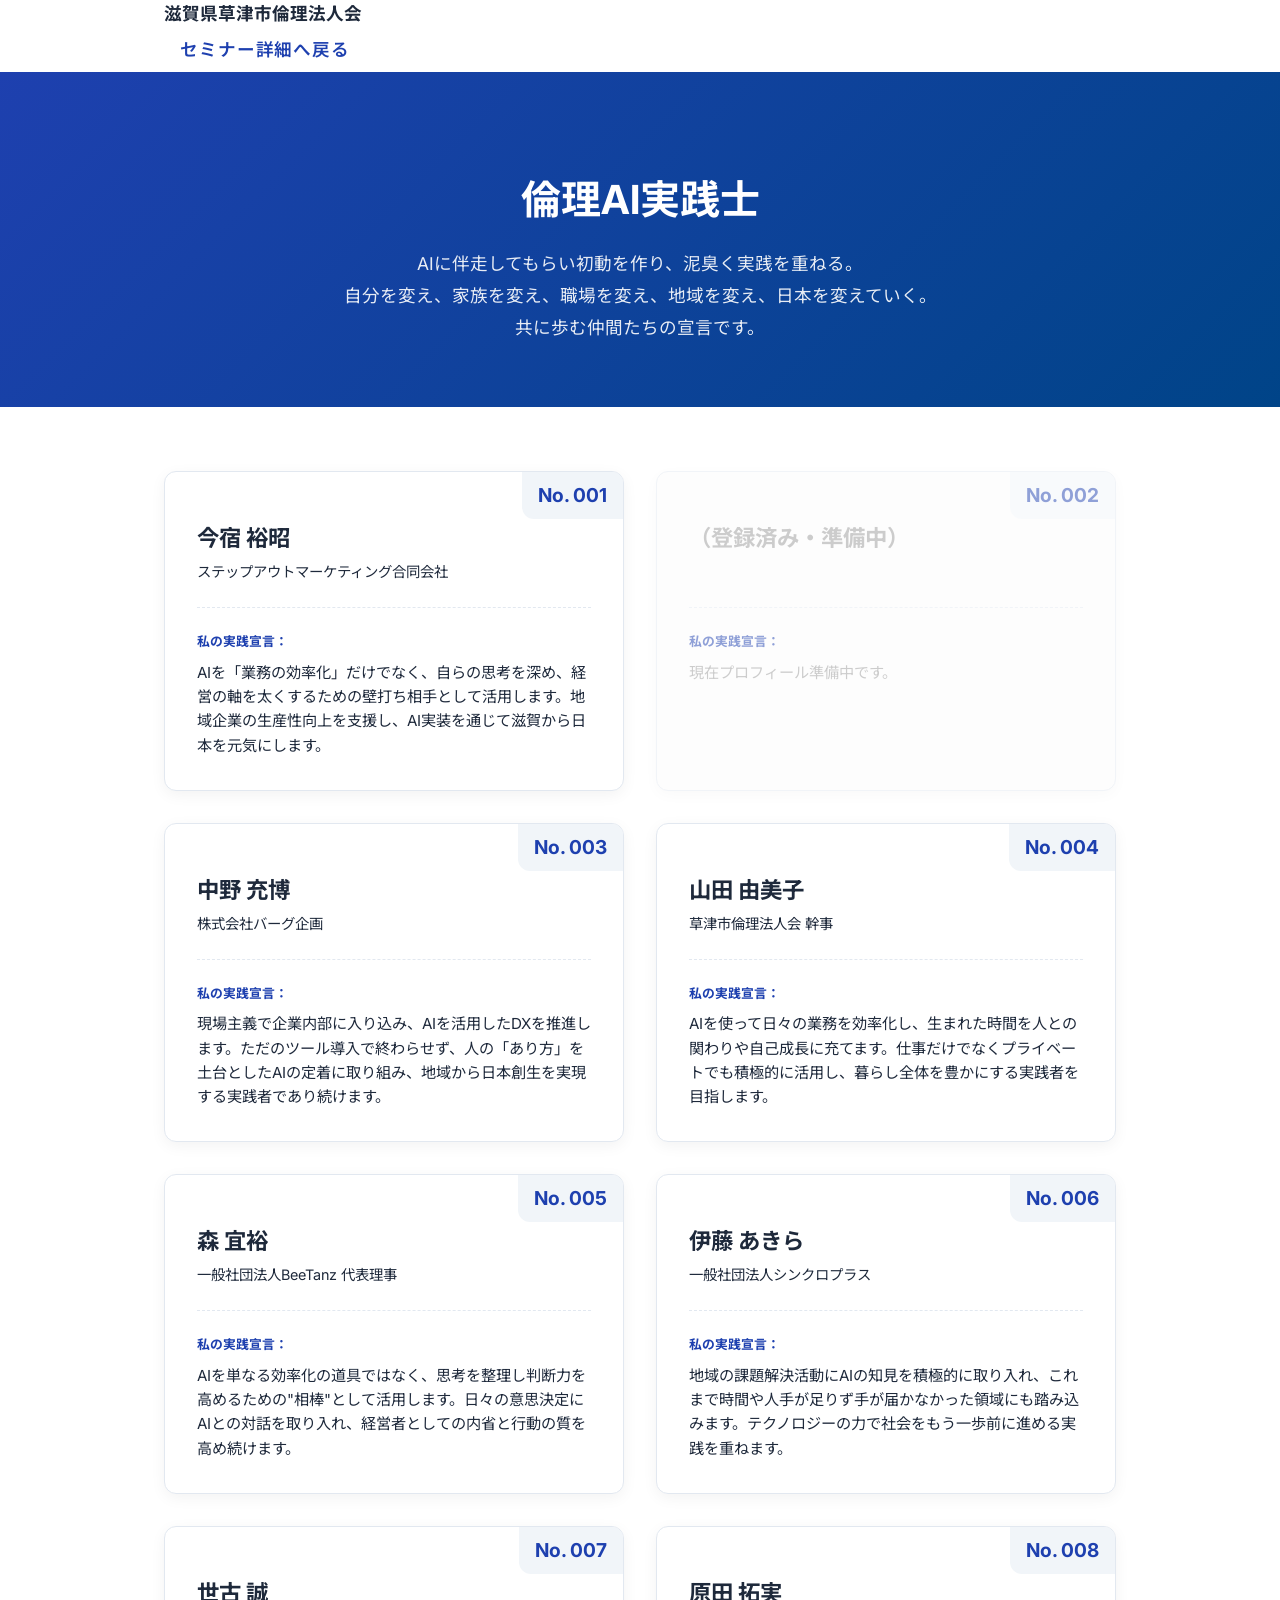
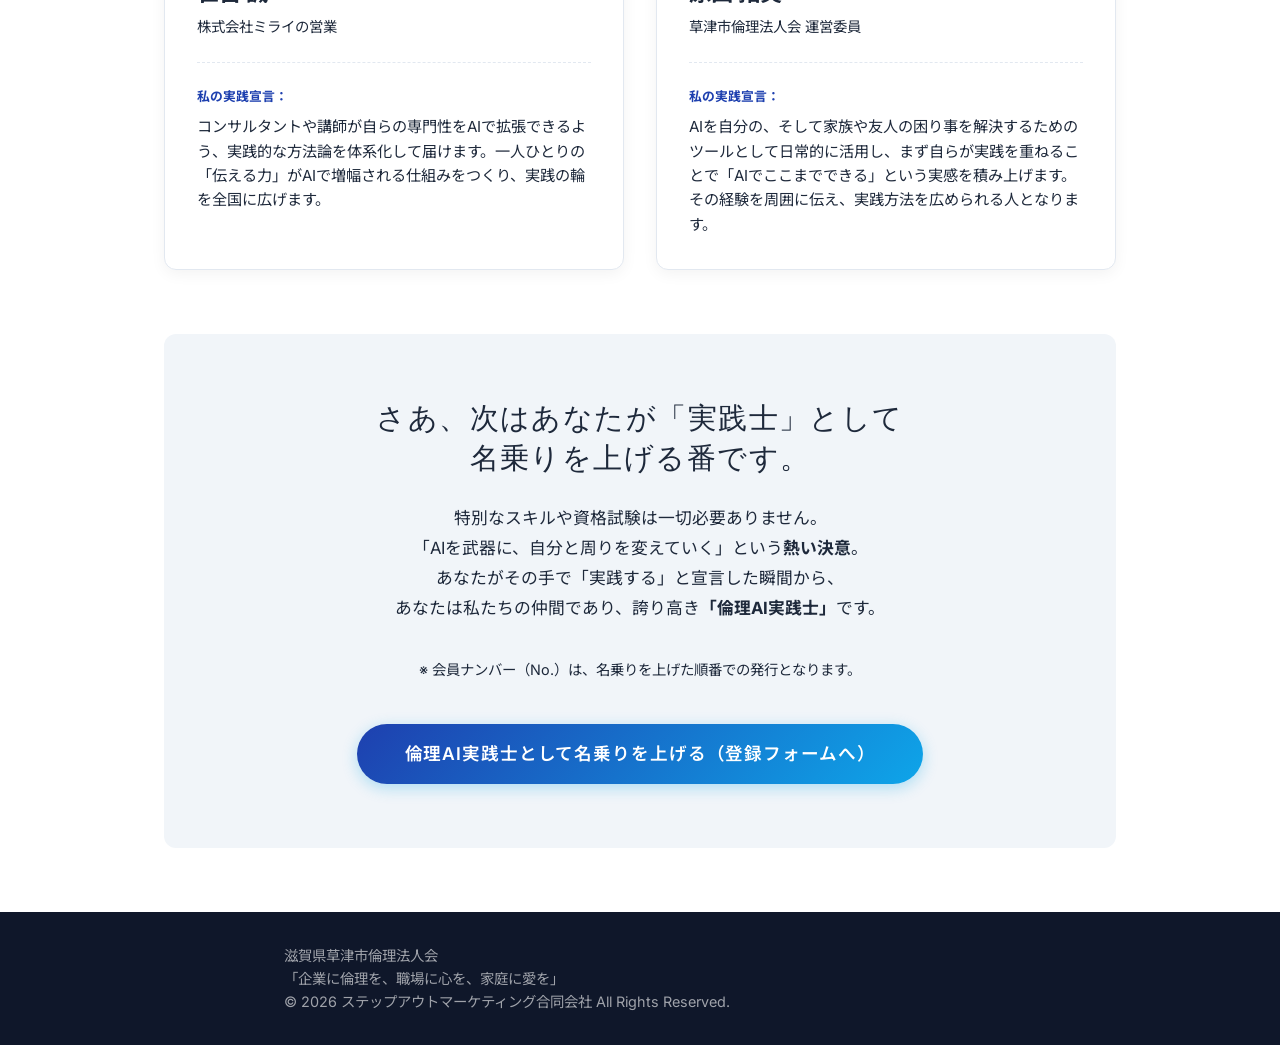
==== commit 5f2cb479: "feat: add member No.008 Harada Takumi to practitioners page Co-Authored-By: Claude Opus 4.6 (1M cont" ====
--- a/members.html
+++ b/members.html
@@ -190,6 +190,16 @@
             </div>
           </div>
 
+          <!-- Member 008 -->
+          <div class="member-card">
+            <div class="member-no">No. 008</div>
+            <div class="member-name">原田 拓実</div>
+            <div class="member-company">草津市倫理法人会 運営委員</div>
+            <div class="member-vision">
+              AIを自分の、そして家族や友人の困り事を解決するためのツールとして日常的に活用し、まず自らが実践を重ねることで「AIでここまでできる」という実感を積み上げます。その経験を周囲に伝え、実践方法を広められる人となります。
+            </div>
+          </div>
+
         </div>
 
         <div class="join-section">
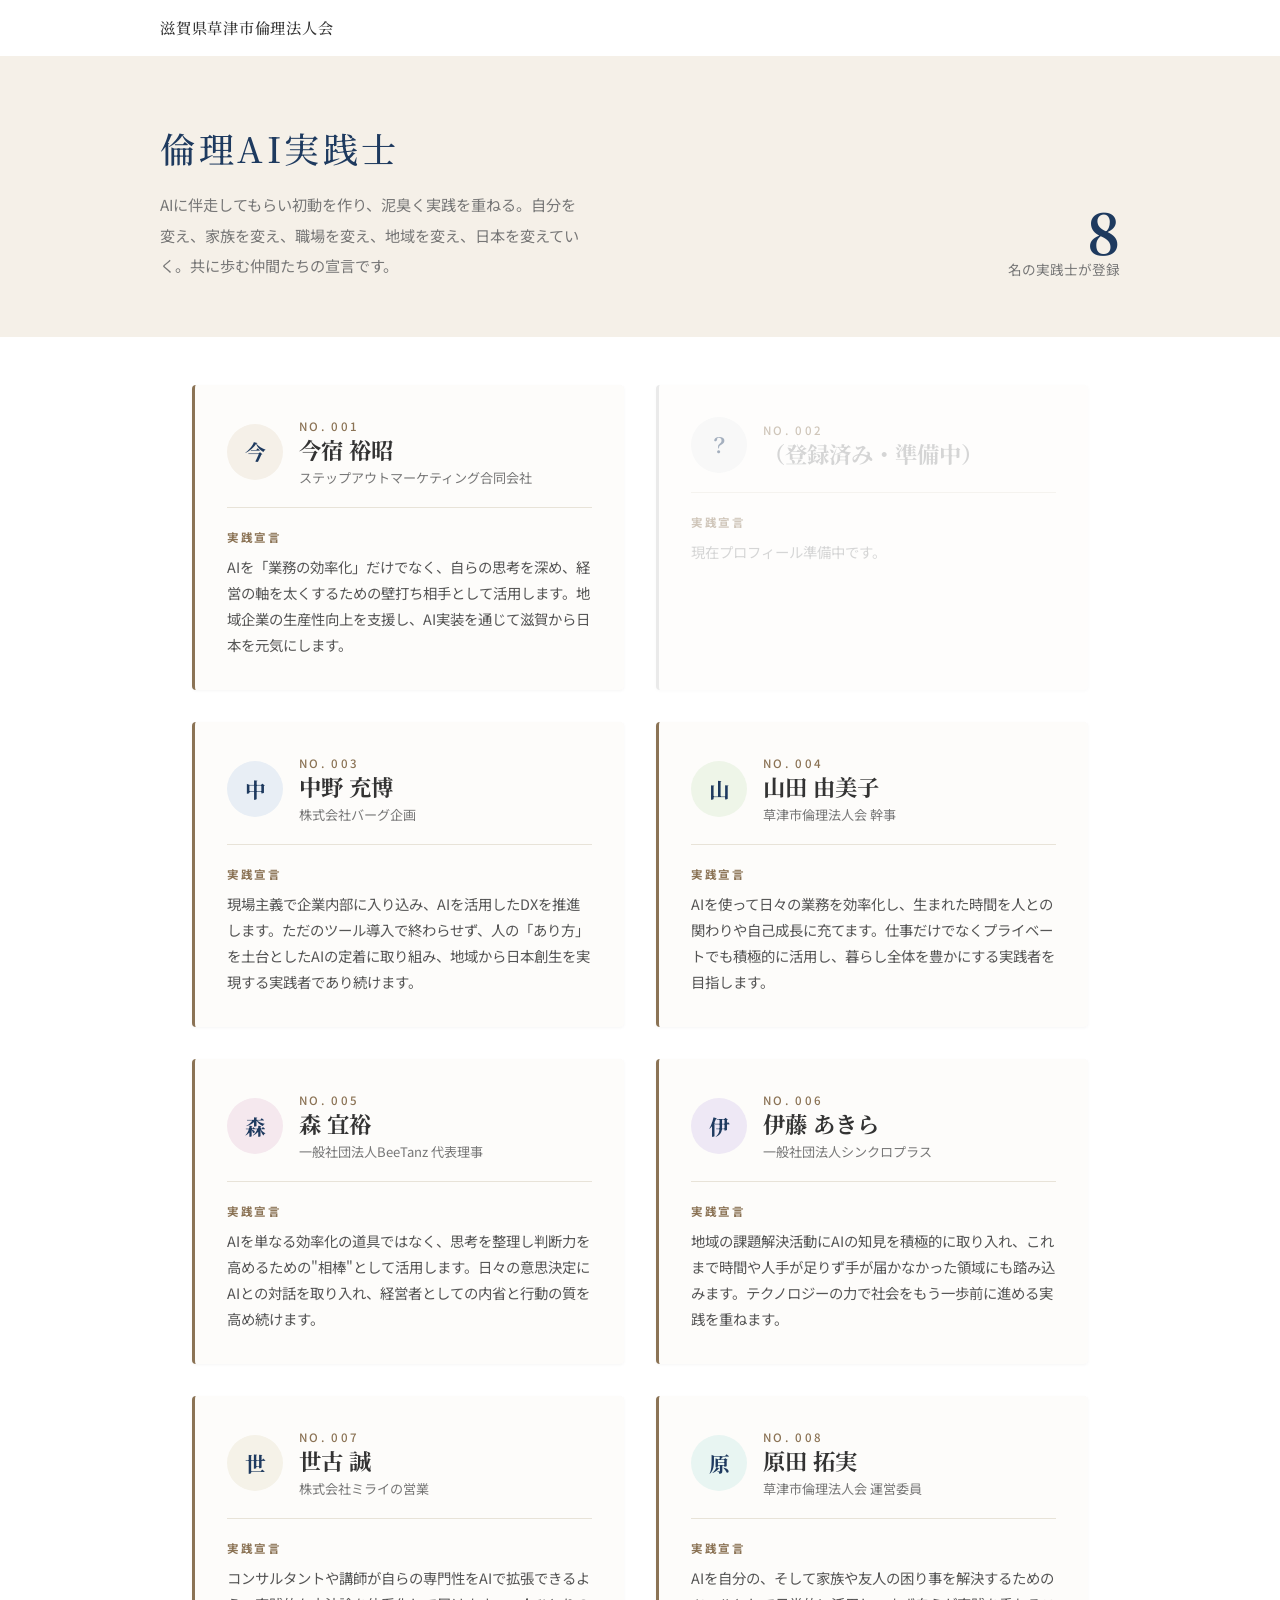
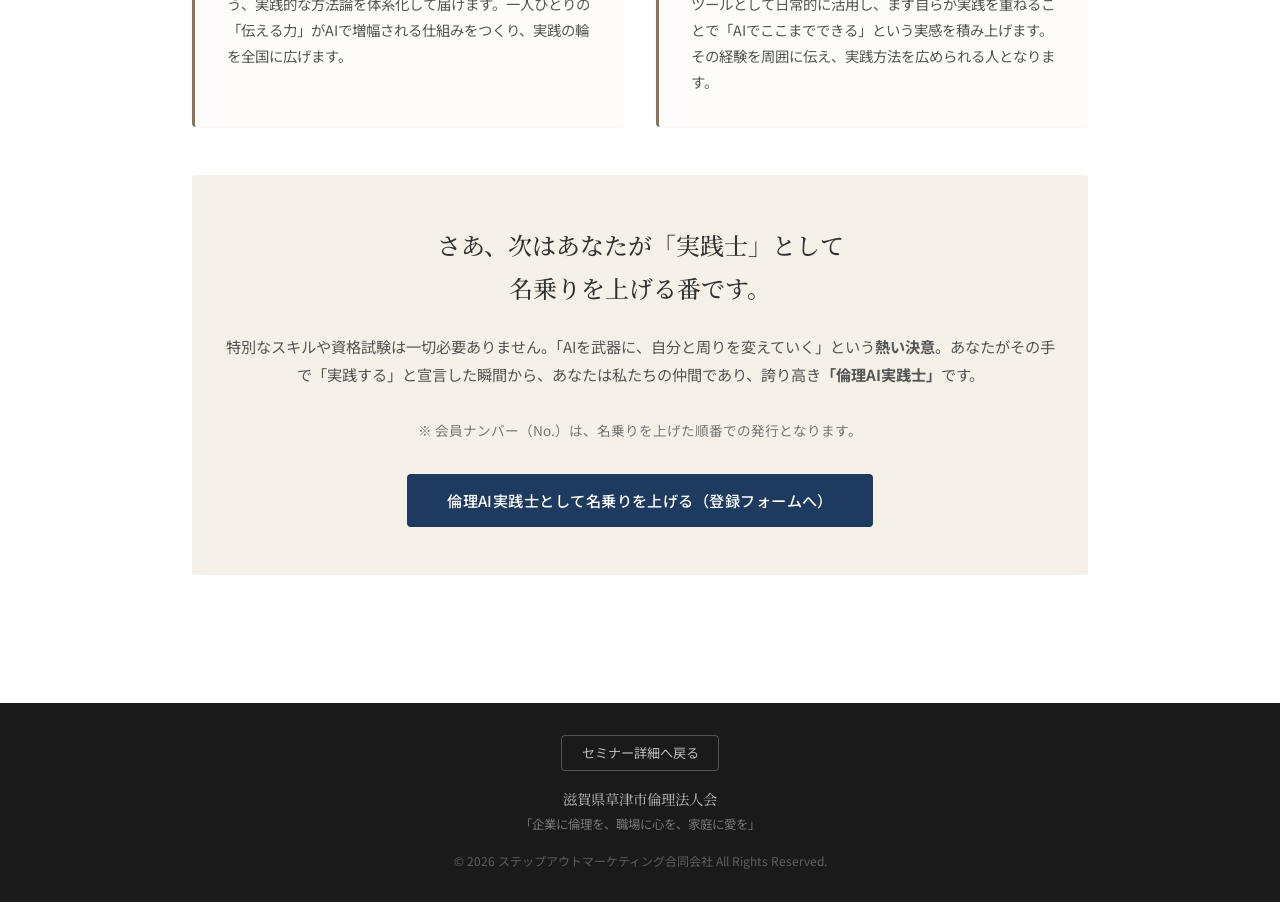
==== commit e0a41ab6: "redesign: apply warm portrait-style UI to members page Replace gradient-heavy card layout with warme" ====
--- a/members.html
+++ b/members.html
@@ -8,133 +8,338 @@
     <link rel="preconnect" href="https://fonts.googleapis.com" />
     <link rel="preconnect" href="https://fonts.gstatic.com" crossorigin />
     <link
-      href="https://fonts.googleapis.com/css2?family=Inter:wght@400;500;600;700&family=Noto+Sans+JP:wght@400;500;700&display=swap"
+      href="https://fonts.googleapis.com/css2?family=Inter:wght@400;500;600;700&family=Noto+Sans+JP:wght@400;500;700&family=Noto+Serif+JP:wght@400;500;700&display=swap"
       rel="stylesheet"
     />
-    <link rel="stylesheet" href="style.css" />
     <style>
+      :root {
+        --brown: #8b7355;
+        --brown-light: #c4b08a;
+        --navy: #1e3a5f;
+        --beige: #f5f0e8;
+        --beige-warm: #fdfcfa;
+        --text: #333333;
+        --text-light: #777777;
+        --border-warm: #e8e3d8;
+        --f-serif: "Noto Serif JP", "Yu Mincho", serif;
+        --f-sans: "Noto Sans JP", "Inter", -apple-system, sans-serif;
+      }
+      * { margin: 0; padding: 0; box-sizing: border-box; }
+      body {
+        font-family: var(--f-sans);
+        background: #ffffff;
+        color: var(--text);
+        line-height: 1.6;
+        -webkit-font-smoothing: antialiased;
+      }
+
+      /* ===== Header ===== */
+      .header {
+        padding: 1rem 2rem;
+      }
+      .header-inner {
+        max-width: 960px;
+        margin: 0 auto;
+      }
+      .header-org {
+        font-family: var(--f-serif);
+        font-size: 0.95rem;
+        font-weight: 500;
+        color: var(--text);
+        letter-spacing: 0.05em;
+      }
+
+      /* ===== Hero ===== */
       .members-hero {
-        padding: 6rem 0 4rem;
-        background: linear-gradient(135deg, var(--c-primary) 0%, #004488 100%);
-        color: white;
-        text-align: center;
-      }
-      .members-hero h1 {
-        font-size: 2.5rem;
-        margin-bottom: 1rem;
-      }
-      .members-hero p {
-        font-size: 1.1rem;
-        opacity: 0.9;
-        max-width: 600px;
+        background: var(--beige);
+        padding: 4rem 2rem 3.5rem;
+      }
+      .hero-inner {
+        max-width: 960px;
         margin: 0 auto;
-        line-height: 1.8;
+        display: flex;
+        justify-content: space-between;
+        align-items: flex-end;
+      }
+      .hero-text h1 {
+        font-family: var(--f-serif);
+        font-size: 2.2rem;
+        font-weight: 500;
+        color: var(--navy);
+        margin-bottom: 0.8rem;
+        letter-spacing: 0.1em;
+      }
+      .hero-text p {
+        font-size: 0.95rem;
+        color: var(--text-light);
+        line-height: 2;
+        max-width: 420px;
+      }
+      .hero-count {
+        text-align: right;
+        flex-shrink: 0;
+        margin-left: 2rem;
+      }
+      .hero-count .num {
+        font-family: var(--f-serif);
+        font-size: 3.5rem;
+        font-weight: 700;
+        color: var(--navy);
+        line-height: 1;
+      }
+      .hero-count .label {
+        font-size: 0.85rem;
+        color: var(--text-light);
+      }
+
+      /* ===== Members Grid ===== */
+      .members-section {
+        max-width: 960px;
+        margin: 0 auto;
+        padding: 3rem 2rem 4rem;
       }
       .members-grid {
         display: grid;
-        grid-template-columns: repeat(auto-fill, minmax(300px, 1fr));
+        grid-template-columns: repeat(2, 1fr);
         gap: 2rem;
-        padding: 4rem 0;
       }
       .member-card {
-        background: white;
-        border-radius: 12px;
+        background: var(--beige-warm);
+        border-left: 3px solid var(--brown);
+        border-radius: 4px;
         padding: 2rem;
-        box-shadow: 0 4px 15px rgba(0, 0, 0, 0.05);
-        border: 1px solid var(--c-border);
-        position: relative;
-        overflow: hidden;
+        box-shadow: 0 1px 3px rgba(0, 0, 0, 0.04);
+      }
+      .member-top {
+        display: flex;
+        align-items: center;
+        gap: 1rem;
+        margin-bottom: 1.2rem;
+      }
+      .member-initial {
+        width: 56px;
+        height: 56px;
+        border-radius: 50%;
+        display: flex;
+        align-items: center;
+        justify-content: center;
+        font-family: var(--f-serif);
+        font-size: 1.3rem;
+        font-weight: 700;
+        color: var(--navy);
+        flex-shrink: 0;
       }
       .member-no {
-        position: absolute;
-        top: 0;
-        right: 0;
-        background: var(--c-bg-accent);
-        color: var(--c-primary);
-        font-family: var(--f-en);
-        font-weight: 700;
-        padding: 0.5rem 1rem;
-        border-bottom-left-radius: 12px;
-        font-size: 1.2rem;
+        font-size: 0.72rem;
+        letter-spacing: 0.2em;
+        color: var(--brown);
+        font-weight: 500;
       }
       .member-name {
+        font-family: var(--f-serif);
         font-size: 1.4rem;
         font-weight: 700;
-        color: var(--c-text-main);
-        margin-bottom: 0.25rem;
-        margin-top: 1rem;
+        color: var(--text);
+        line-height: 1.3;
       }
       .member-company {
+        font-size: 0.82rem;
+        color: var(--text-light);
+        margin-top: 0.15rem;
+      }
+      .member-vision {
         font-size: 0.9rem;
-        color: var(--c-text-light);
+        line-height: 1.8;
+        color: #555;
+        padding-top: 1.2rem;
+        border-top: 1px solid var(--border-warm);
+      }
+      .member-vision::before {
+        content: "実践宣言";
+        display: block;
+        font-size: 0.72rem;
+        font-weight: 700;
+        color: var(--brown);
+        letter-spacing: 0.15em;
+        margin-bottom: 0.4rem;
+      }
+
+      /* Placeholder card */
+      .member-card.placeholder {
+        opacity: 0.4;
+        border-left-color: #ccc;
+      }
+
+      /* Initial circle color variations */
+      .initial-a { background: #f5f0e8; }
+      .initial-b { background: #e8eef5; }
+      .initial-c { background: #eef5e8; }
+      .initial-d { background: #f5e8ee; }
+      .initial-e { background: #eee8f5; }
+      .initial-f { background: #f5f2e8; }
+      .initial-g { background: #e8f5f2; }
+      .initial-h { background: #f0ebe5; }
+
+      /* ===== Join Section ===== */
+      .join-section {
+        max-width: 960px;
+        margin: 0 auto 4rem;
+        padding: 3rem 2rem;
+        text-align: center;
+        background: var(--beige);
+        border-radius: 4px;
+      }
+      .join-section h2 {
+        font-family: var(--f-serif);
+        font-size: 1.5rem;
+        font-weight: 500;
         margin-bottom: 1.5rem;
-      }
-      .member-vision {
+        line-height: 1.8;
+        color: var(--text);
+      }
+      .join-section .join-desc {
+        margin-bottom: 2rem;
+        line-height: 1.8;
         font-size: 0.95rem;
-        line-height: 1.6;
-        color: var(--c-text-main);
-        padding-top: 1.5rem;
-        border-top: 1px dashed var(--c-border);
-      }
-      .member-vision::before {
-        content: "私の実践宣言：";
-        display: block;
+        color: #555;
+      }
+      .join-section .join-note {
+        font-size: 0.85rem;
+        color: var(--text-light);
+      }
+      .btn-join {
+        display: inline-block;
+        padding: 0.9rem 2.5rem;
+        background: var(--navy);
+        color: #fff;
+        text-decoration: none;
+        font-size: 0.95rem;
+        font-weight: 500;
+        border-radius: 4px;
+        letter-spacing: 0.03em;
+        transition: opacity 0.2s;
+      }
+      .btn-join:hover {
+        opacity: 0.85;
+      }
+
+      /* ===== Footer ===== */
+      .footer {
+        background: #1a1a1a;
+        color: rgba(255, 255, 255, 0.5);
+        text-align: center;
+        padding: 2rem 1.5rem;
         font-size: 0.8rem;
-        color: var(--c-primary);
-        font-weight: bold;
-        margin-bottom: 0.5rem;
-      }
-      .join-section {
-        text-align: center;
-        padding: 4rem 0;
-        background: var(--c-bg-accent);
-        border-radius: 12px;
-        margin-bottom: 4rem;
+      }
+      .footer a {
+        color: rgba(255, 255, 255, 0.7);
+        text-decoration: none;
+        transition: color 0.2s;
+      }
+      .footer a:hover {
+        color: rgba(255, 255, 255, 0.9);
+      }
+      .footer-seminar {
+        display: inline-block;
+        margin-bottom: 1rem;
+        padding: 0.4rem 1.2rem;
+        border: 1px solid rgba(255, 255, 255, 0.25);
+        border-radius: 4px;
+        font-size: 0.82rem;
+      }
+      .footer-org {
+        font-family: var(--f-serif);
+        font-size: 0.9rem;
+        color: rgba(255, 255, 255, 0.7);
+        margin-bottom: 0.3rem;
+      }
+      .footer-motto {
+        font-size: 0.78rem;
+        color: rgba(255, 255, 255, 0.4);
+        margin-bottom: 1rem;
+      }
+      .footer-copy {
+        font-size: 0.75rem;
+        color: rgba(255, 255, 255, 0.3);
+      }
+
+      /* ===== Responsive ===== */
+      @media (max-width: 640px) {
+        .members-grid {
+          grid-template-columns: 1fr;
+        }
+        .hero-inner {
+          flex-direction: column;
+          align-items: flex-start;
+          gap: 1.5rem;
+        }
+        .hero-count {
+          text-align: left;
+          margin-left: 0;
+        }
+        .hero-text h1 {
+          font-size: 1.8rem;
+        }
+        .join-section {
+          margin-left: 1rem;
+          margin-right: 1rem;
+        }
       }
     </style>
   </head>
   <body>
     <!-- Header -->
     <header class="header">
-      <div class="header-inner container">
-        <div class="logo" style="font-weight: 700; font-size: 1.1rem; color: var(--c-text-main);">
-          滋賀県草津市倫理法人会
-        </div>
-        <nav class="nav">
-          <a href="index.html" class="btn btn-outline" style="padding: 0.5rem 1rem;">セミナー詳細へ戻る</a>
-        </nav>
+      <div class="header-inner">
+        <div class="header-org">滋賀県草津市倫理法人会</div>
       </div>
     </header>
 
     <main>
+      <!-- Hero -->
       <section class="members-hero">
-        <div class="container container-sm">
-          <h1>倫理AI実践士</h1>
-          <p>
-            AIに伴走してもらい初動を作り、泥臭く実践を重ねる。<br>
-            自分を変え、家族を変え、職場を変え、地域を変え、日本を変えていく。<br>
-            共に歩む仲間たちの宣言です。
-          </p>
+        <div class="hero-inner">
+          <div class="hero-text">
+            <h1>倫理AI実践士</h1>
+            <p>
+              AIに伴走してもらい初動を作り、泥臭く実践を重ねる。自分を変え、家族を変え、職場を変え、地域を変え、日本を変えていく。共に歩む仲間たちの宣言です。
+            </p>
+          </div>
+          <div class="hero-count">
+            <div class="num">8</div>
+            <div class="label">名の実践士が登録</div>
+          </div>
         </div>
       </section>
 
-      <section class="container">
+      <!-- Members -->
+      <section class="members-section">
         <div class="members-grid">
+
           <!-- Member 001 -->
           <div class="member-card">
-            <div class="member-no">No. 001</div>
-            <div class="member-name">今宿 裕昭</div>
-            <div class="member-company">ステップアウトマーケティング合同会社</div>
+            <div class="member-top">
+              <div class="member-initial initial-a">今</div>
+              <div>
+                <div class="member-no">NO. 001</div>
+                <div class="member-name">今宿 裕昭</div>
+                <div class="member-company">ステップアウトマーケティング合同会社</div>
+              </div>
+            </div>
             <div class="member-vision">
               AIを「業務の効率化」だけでなく、自らの思考を深め、経営の軸を太くするための壁打ち相手として活用します。地域企業の生産性向上を支援し、AI実装を通じて滋賀から日本を元気にします。
             </div>
           </div>
 
-          <!-- (No. 002 Placeholder) -->
-          <div class="member-card" style="opacity: 0.5; background: #fafafa;">
-            <div class="member-no">No. 002</div>
-            <div class="member-name" style="color: #999;">（登録済み・準備中）</div>
-            <div class="member-company">&nbsp;</div>
+          <!-- No. 002 Placeholder -->
+          <div class="member-card placeholder">
+            <div class="member-top">
+              <div class="member-initial" style="background: #eee;">？</div>
+              <div>
+                <div class="member-no">NO. 002</div>
+                <div class="member-name" style="color: #999;">（登録済み・準備中）</div>
+              </div>
+            </div>
             <div class="member-vision" style="color: #999;">
               現在プロフィール準備中です。
             </div>
@@ -142,9 +347,14 @@
 
           <!-- Member 003 -->
           <div class="member-card">
-            <div class="member-no">No. 003</div>
-            <div class="member-name">中野 充博</div>
-            <div class="member-company">株式会社バーグ企画</div>
+            <div class="member-top">
+              <div class="member-initial initial-b">中</div>
+              <div>
+                <div class="member-no">NO. 003</div>
+                <div class="member-name">中野 充博</div>
+                <div class="member-company">株式会社バーグ企画</div>
+              </div>
+            </div>
             <div class="member-vision">
               現場主義で企業内部に入り込み、AIを活用したDXを推進します。ただのツール導入で終わらせず、人の「あり方」を土台としたAIの定着に取り組み、地域から日本創生を実現する実践者であり続けます。
             </div>
@@ -152,9 +362,14 @@
 
           <!-- Member 004 -->
           <div class="member-card">
-            <div class="member-no">No. 004</div>
-            <div class="member-name">山田 由美子</div>
-            <div class="member-company">草津市倫理法人会 幹事</div>
+            <div class="member-top">
+              <div class="member-initial initial-c">山</div>
+              <div>
+                <div class="member-no">NO. 004</div>
+                <div class="member-name">山田 由美子</div>
+                <div class="member-company">草津市倫理法人会 幹事</div>
+              </div>
+            </div>
             <div class="member-vision">
               AIを使って日々の業務を効率化し、生まれた時間を人との関わりや自己成長に充てます。仕事だけでなくプライベートでも積極的に活用し、暮らし全体を豊かにする実践者を目指します。
             </div>
@@ -162,9 +377,14 @@
 
           <!-- Member 005 -->
           <div class="member-card">
-            <div class="member-no">No. 005</div>
-            <div class="member-name">森 宜裕</div>
-            <div class="member-company">一般社団法人BeeTanz 代表理事</div>
+            <div class="member-top">
+              <div class="member-initial initial-d">森</div>
+              <div>
+                <div class="member-no">NO. 005</div>
+                <div class="member-name">森 宜裕</div>
+                <div class="member-company">一般社団法人BeeTanz 代表理事</div>
+              </div>
+            </div>
             <div class="member-vision">
               AIを単なる効率化の道具ではなく、思考を整理し判断力を高めるための"相棒"として活用します。日々の意思決定にAIとの対話を取り入れ、経営者としての内省と行動の質を高め続けます。
             </div>
@@ -172,9 +392,14 @@
 
           <!-- Member 006 -->
           <div class="member-card">
-            <div class="member-no">No. 006</div>
-            <div class="member-name">伊藤 あきら</div>
-            <div class="member-company">一般社団法人シンクロプラス</div>
+            <div class="member-top">
+              <div class="member-initial initial-e">伊</div>
+              <div>
+                <div class="member-no">NO. 006</div>
+                <div class="member-name">伊藤 あきら</div>
+                <div class="member-company">一般社団法人シンクロプラス</div>
+              </div>
+            </div>
             <div class="member-vision">
               地域の課題解決活動にAIの知見を積極的に取り入れ、これまで時間や人手が足りず手が届かなかった領域にも踏み込みます。テクノロジーの力で社会をもう一歩前に進める実践を重ねます。
             </div>
@@ -182,9 +407,14 @@
 
           <!-- Member 007 -->
           <div class="member-card">
-            <div class="member-no">No. 007</div>
-            <div class="member-name">世古 誠</div>
-            <div class="member-company">株式会社ミライの営業</div>
+            <div class="member-top">
+              <div class="member-initial initial-f">世</div>
+              <div>
+                <div class="member-no">NO. 007</div>
+                <div class="member-name">世古 誠</div>
+                <div class="member-company">株式会社ミライの営業</div>
+              </div>
+            </div>
             <div class="member-vision">
               コンサルタントや講師が自らの専門性をAIで拡張できるよう、実践的な方法論を体系化して届けます。一人ひとりの「伝える力」がAIで増幅される仕組みをつくり、実践の輪を全国に広げます。
             </div>
@@ -192,9 +422,14 @@
 
           <!-- Member 008 -->
           <div class="member-card">
-            <div class="member-no">No. 008</div>
-            <div class="member-name">原田 拓実</div>
-            <div class="member-company">草津市倫理法人会 運営委員</div>
+            <div class="member-top">
+              <div class="member-initial initial-g">原</div>
+              <div>
+                <div class="member-no">NO. 008</div>
+                <div class="member-name">原田 拓実</div>
+                <div class="member-company">草津市倫理法人会 運営委員</div>
+              </div>
+            </div>
             <div class="member-vision">
               AIを自分の、そして家族や友人の困り事を解決するためのツールとして日常的に活用し、まず自らが実践を重ねることで「AIでここまでできる」という実感を積み上げます。その経験を周囲に伝え、実践方法を広められる人となります。
             </div>
@@ -202,17 +437,14 @@
 
         </div>
 
-        <div class="join-section">
-          <h2 class="section-title" style="font-size: 1.8rem; margin-bottom: 1.5rem; line-height: 1.4;">さあ、次はあなたが「実践士」として<br>名乗りを上げる番です。</h2>
-          <p style="margin-bottom: 2.5rem; line-height: 1.8; font-size: 1.05rem;">
-            特別なスキルや資格試験は一切必要ありません。<br>
-            「AIを武器に、自分と周りを変えていく」という<strong>熱い決意</strong>。<br>
-            あなたがその手で「実践する」と宣言した瞬間から、<br>
-            あなたは私たちの仲間であり、誇り高き<strong>「倫理AI実践士」</strong>です。<br>
-            <br>
-            <span style="font-size: 0.9rem; color: var(--c-text-light);">※ 会員ナンバー（No.）は、名乗りを上げた順番での発行となります。</span>
+        <!-- Join Section -->
+        <div class="join-section" style="margin-top: 3rem;">
+          <h2>さあ、次はあなたが「実践士」として<br>名乗りを上げる番です。</h2>
+          <p class="join-desc">
+            特別なスキルや資格試験は一切必要ありません。「AIを武器に、自分と周りを変えていく」という<strong>熱い決意</strong>。あなたがその手で「実践する」と宣言した瞬間から、あなたは私たちの仲間であり、誇り高き<strong>「倫理AI実践士」</strong>です。
           </p>
-          <a href="https://forms.gle/C171SuVwd1KPjqYMA" target="_blank" rel="noopener noreferrer" class="btn btn-primary" style="font-size: 1.1rem; padding: 1rem 3rem;">
+          <p class="join-note" style="margin-bottom: 2rem;">※ 会員ナンバー（No.）は、名乗りを上げた順番での発行となります。</p>
+          <a href="https://forms.gle/C171SuVwd1KPjqYMA" target="_blank" rel="noopener noreferrer" class="btn-join">
             倫理AI実践士として名乗りを上げる（登録フォームへ）
           </a>
         </div>
@@ -221,15 +453,10 @@
 
     <!-- Footer -->
     <footer class="footer">
-      <div class="container container-sm">
-        <div class="footer-content">
-          <div class="footer-info">
-            <p class="footer-org">滋賀県草津市倫理法人会</p>
-            <p class="footer-desc">「企業に倫理を、職場に心を、家庭に愛を」</p>
-          </div>
-        </div>
-        <p class="copyright">&copy; 2026 ステップアウトマーケティング合同会社 All Rights Reserved.</p>
-      </div>
+      <a href="index.html" class="footer-seminar">セミナー詳細へ戻る</a><br>
+      <p class="footer-org">滋賀県草津市倫理法人会</p>
+      <p class="footer-motto">「企業に倫理を、職場に心を、家庭に愛を」</p>
+      <p class="footer-copy">&copy; 2026 ステップアウトマーケティング合同会社 All Rights Reserved.</p>
     </footer>
   </body>
-</html>
+</html>
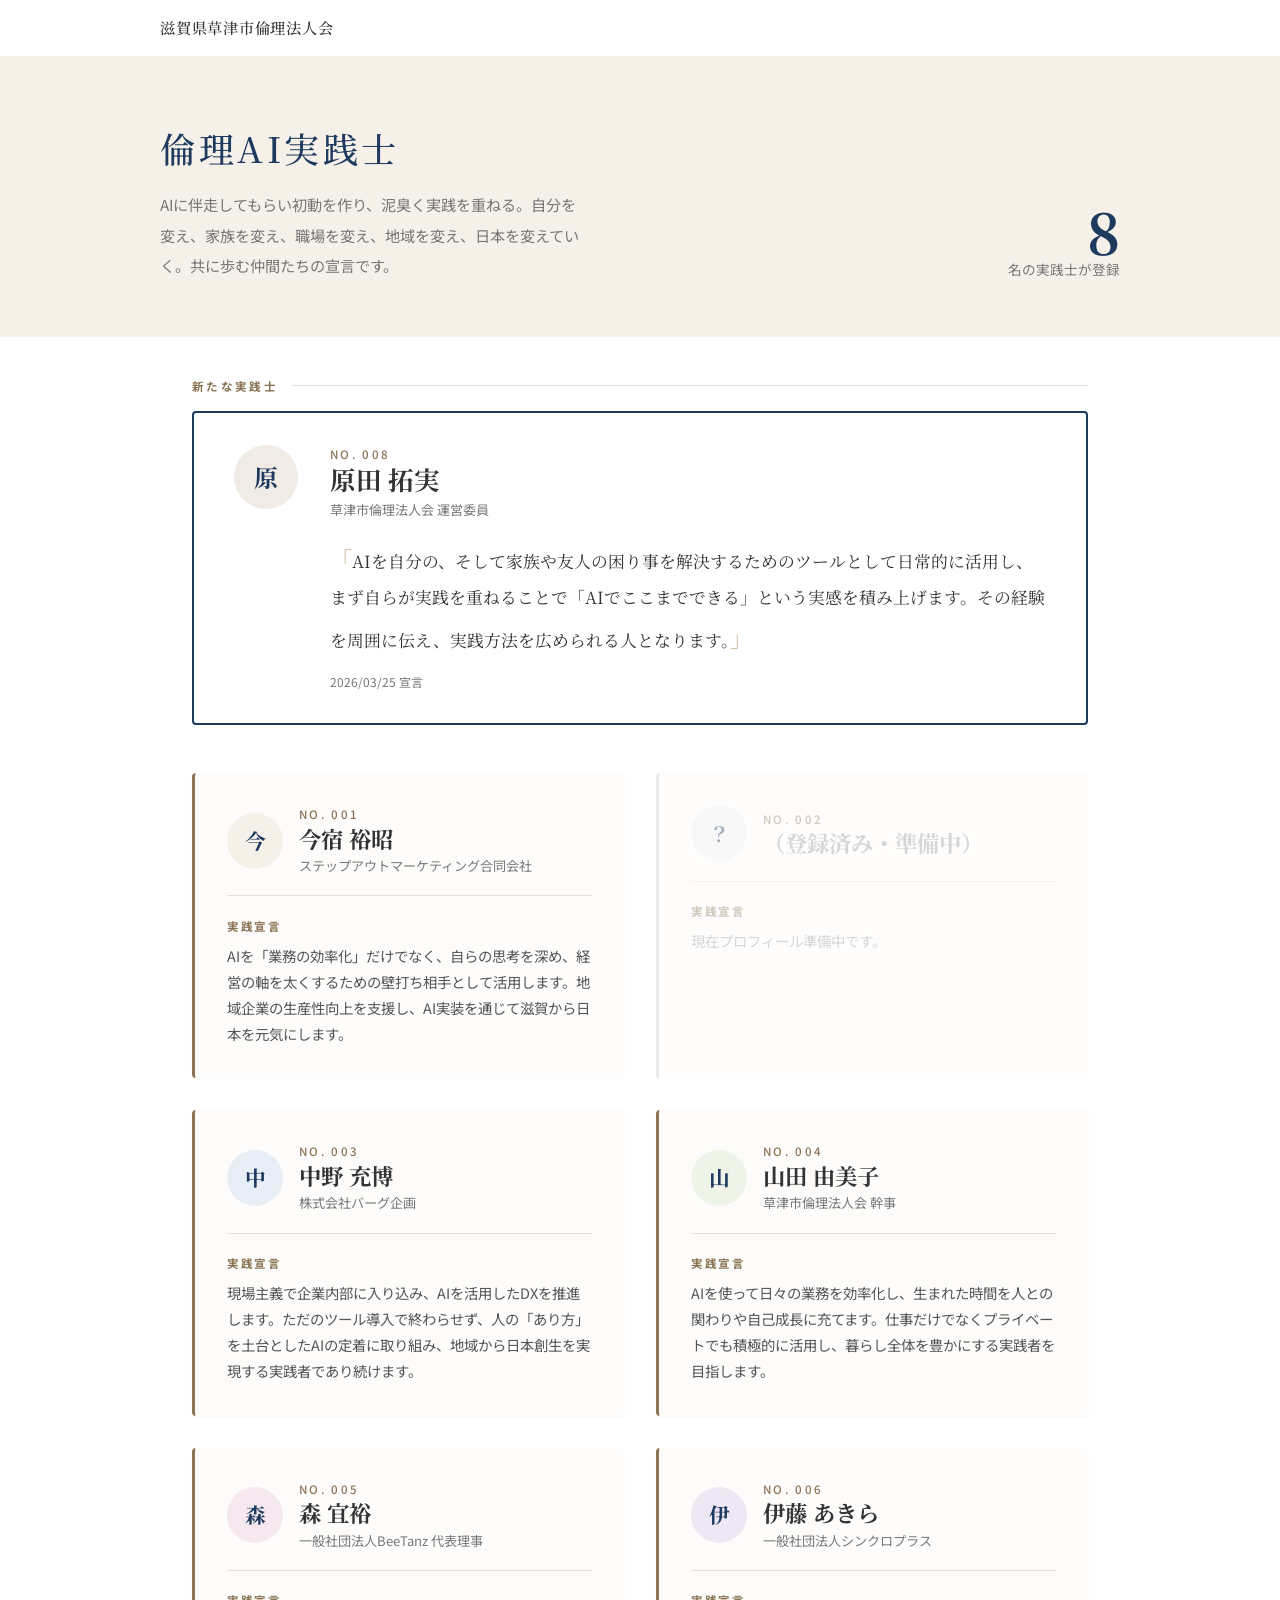
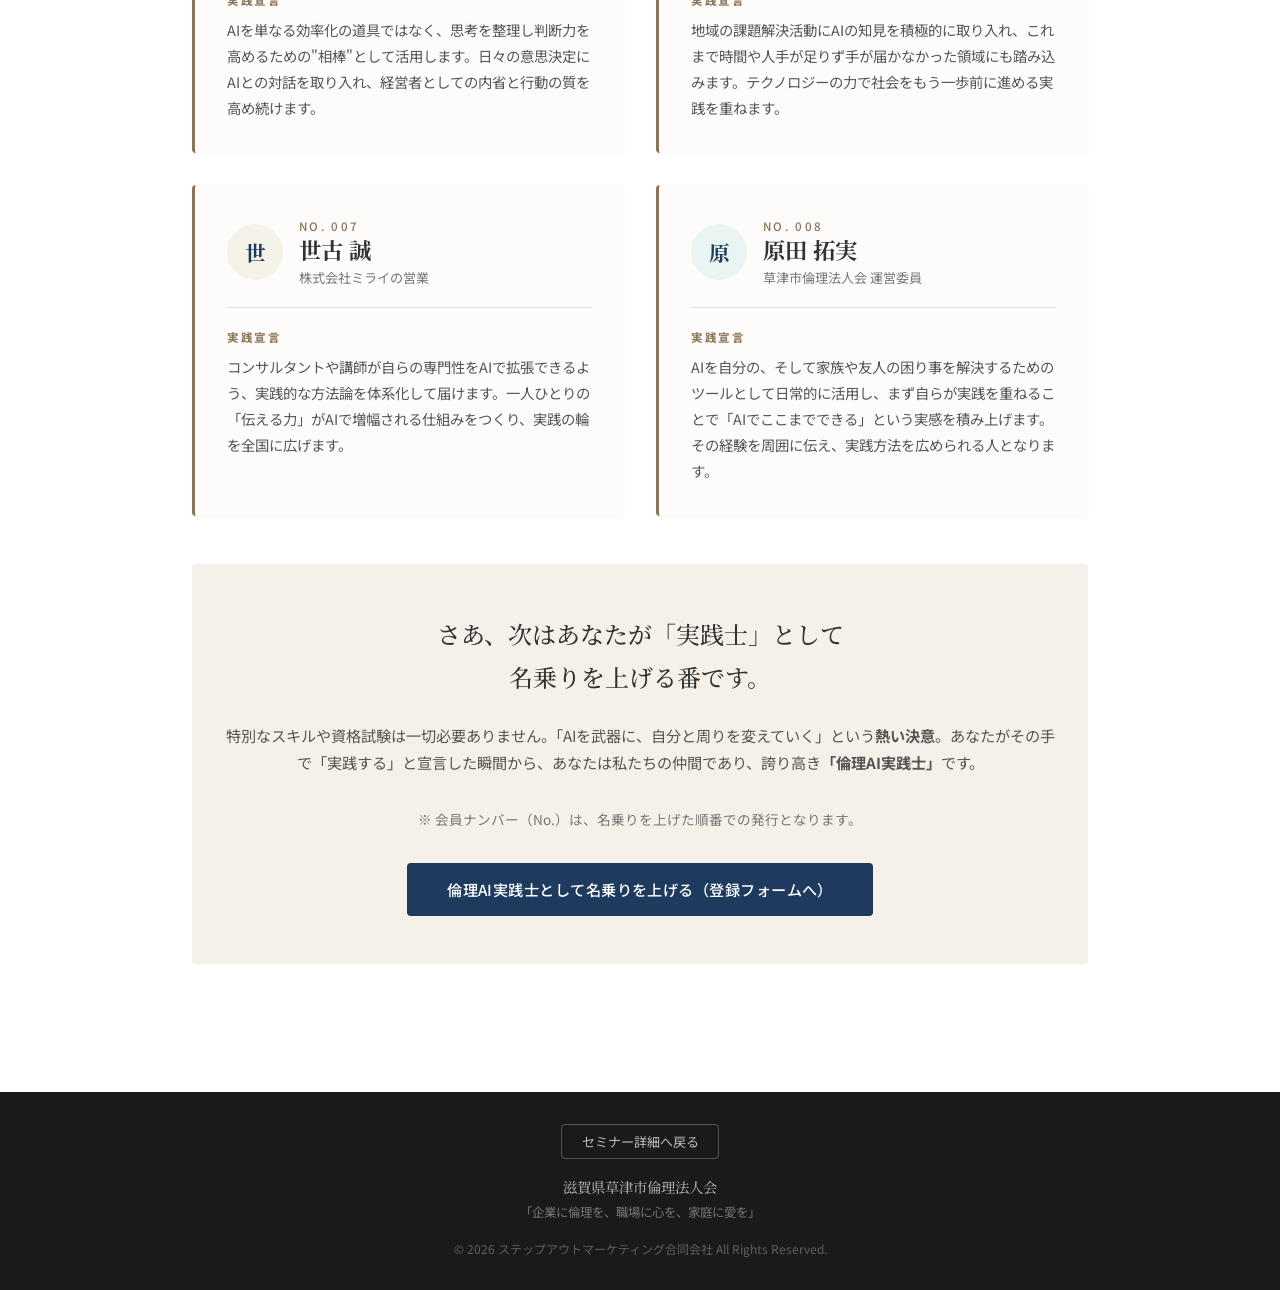
==== commit 1563877e: "feat: add newcomer highlight section to members page Show the latest practitioner in a featured card" ====
--- a/members.html
+++ b/members.html
@@ -92,6 +92,100 @@
         color: var(--text-light);
       }
 
+      /* ===== Newcomer Section ===== */
+      .newcomer-section {
+        max-width: 960px;
+        margin: 0 auto;
+        padding: 2.5rem 2rem 0;
+      }
+      .newcomer-label {
+        font-size: 0.72rem;
+        font-weight: 700;
+        letter-spacing: 0.2em;
+        color: var(--brown);
+        margin-bottom: 1rem;
+        display: flex;
+        align-items: center;
+        gap: 0.8rem;
+      }
+      .newcomer-label::after {
+        content: "";
+        flex: 1;
+        height: 1px;
+        background: var(--border-warm);
+      }
+      .newcomer-card {
+        background: #fff;
+        border: 2px solid var(--navy);
+        border-radius: 4px;
+        padding: 2rem 2.5rem;
+        display: grid;
+        grid-template-columns: auto 1fr;
+        gap: 2rem;
+        align-items: start;
+      }
+      .newcomer-card .member-initial {
+        width: 64px;
+        height: 64px;
+        font-size: 1.5rem;
+      }
+      .newcomer-card .member-no {
+        font-size: 0.72rem;
+      }
+      .newcomer-card .member-name {
+        font-size: 1.6rem;
+      }
+      .newcomer-card .member-company {
+        margin-bottom: 1rem;
+      }
+      .newcomer-card .member-vision {
+        border-top: none;
+        padding-top: 0;
+      }
+      .newcomer-card .member-vision::before {
+        display: none;
+      }
+      .newcomer-card .vision-text {
+        font-family: var(--f-serif);
+        font-size: 1.05rem;
+        line-height: 2;
+        color: var(--text);
+      }
+      .newcomer-card .vision-text::before {
+        content: "「";
+        color: var(--brown-light);
+        font-size: 1.4rem;
+      }
+      .newcomer-card .vision-text::after {
+        content: "」";
+        color: var(--brown-light);
+        font-size: 1.4rem;
+      }
+      .newcomer-date {
+        font-size: 0.75rem;
+        color: var(--text-light);
+        margin-top: 0.8rem;
+      }
+      @media (max-width: 640px) {
+        .newcomer-card {
+          grid-template-columns: 1fr;
+          gap: 1rem;
+          padding: 1.5rem;
+        }
+        .newcomer-card .member-initial {
+          width: 48px;
+          height: 48px;
+          font-size: 1.2rem;
+        }
+        .newcomer-card .member-name {
+          font-size: 1.3rem;
+        }
+        .newcomer-section {
+          padding-left: 1rem;
+          padding-right: 1rem;
+        }
+      }
+
       /* ===== Members Grid ===== */
       .members-section {
         max-width: 960px;
@@ -308,6 +402,23 @@
           <div class="hero-count">
             <div class="num">8</div>
             <div class="label">名の実践士が登録</div>
+          </div>
+        </div>
+      </section>
+
+      <!-- Newcomer -->
+      <section class="newcomer-section">
+        <div class="newcomer-label">新たな実践士</div>
+        <div class="newcomer-card">
+          <div class="member-initial initial-h">原</div>
+          <div>
+            <div class="member-no">NO. 008</div>
+            <div class="member-name">原田 拓実</div>
+            <div class="member-company">草津市倫理法人会 運営委員</div>
+            <div class="member-vision">
+              <div class="vision-text">AIを自分の、そして家族や友人の困り事を解決するためのツールとして日常的に活用し、まず自らが実践を重ねることで「AIでここまでできる」という実感を積み上げます。その経験を周囲に伝え、実践方法を広められる人となります。</div>
+            </div>
+            <div class="newcomer-date">2026/03/25 宣言</div>
           </div>
         </div>
       </section>
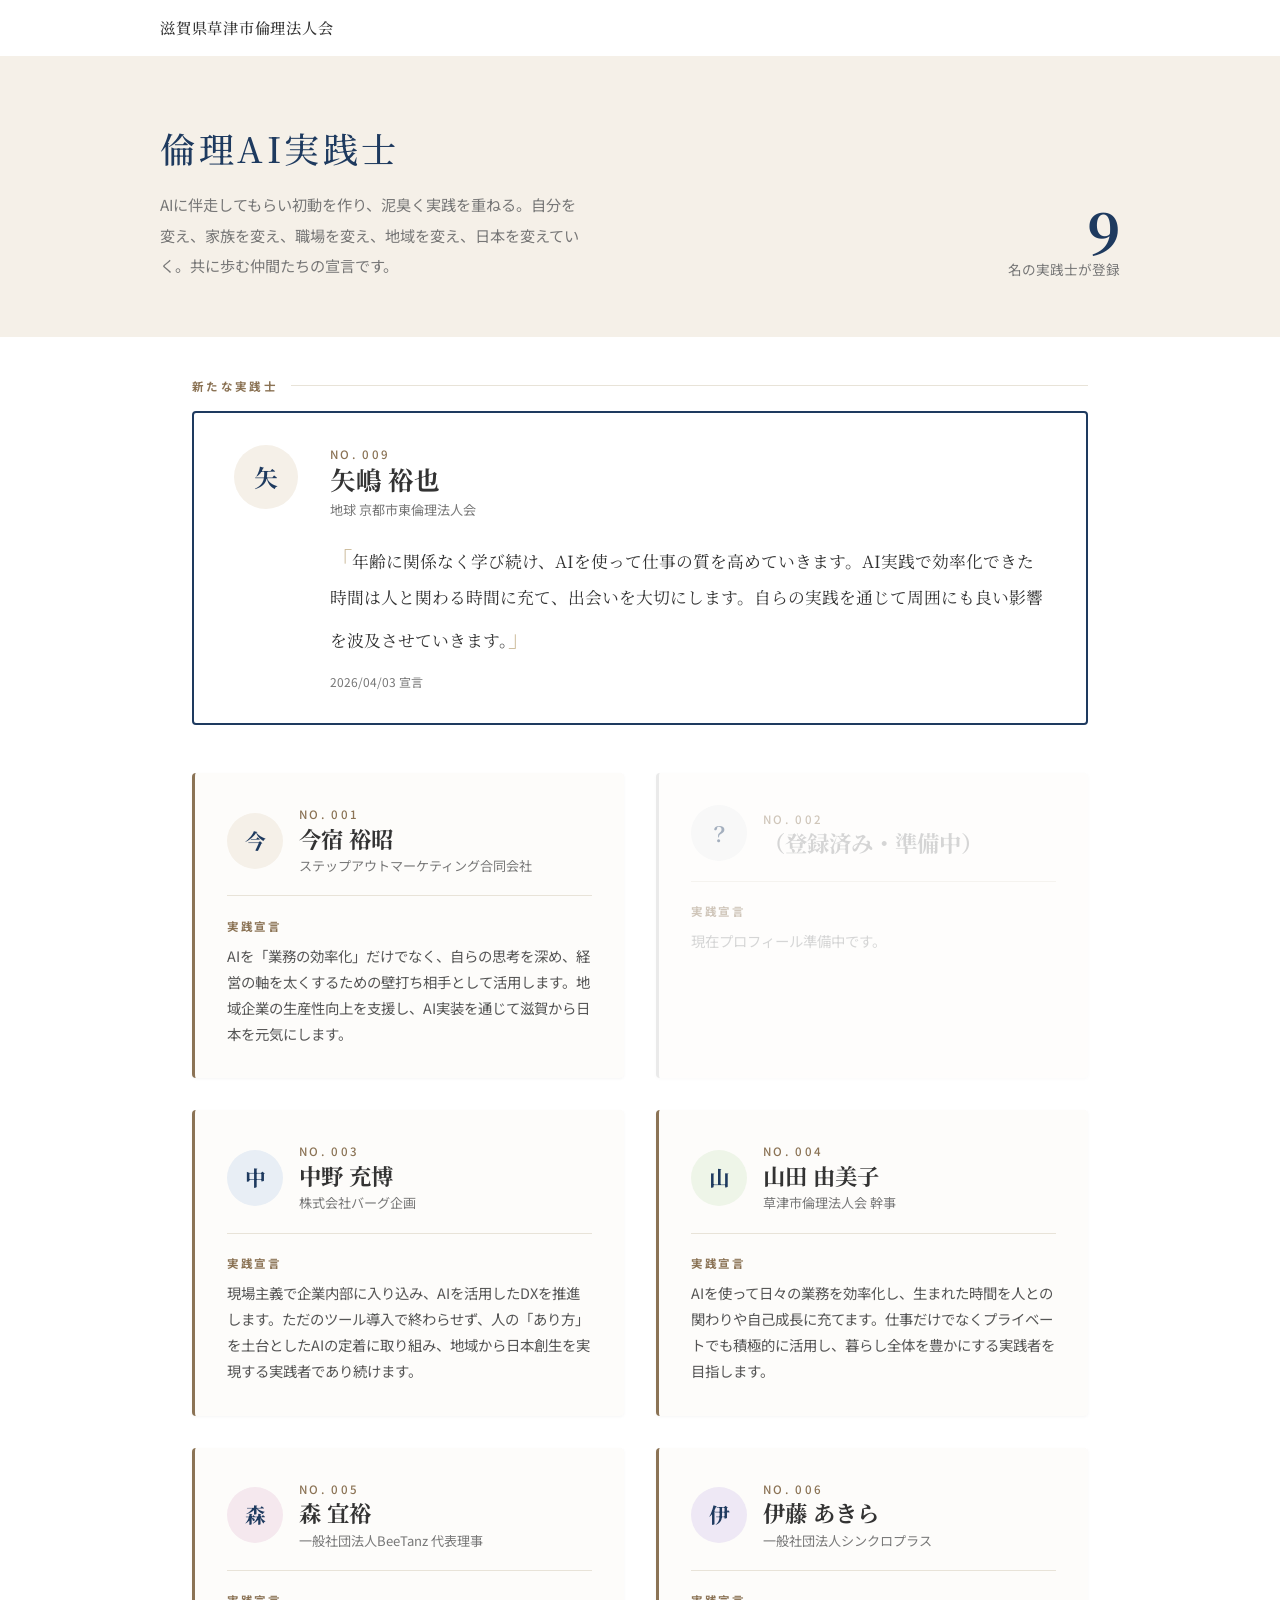
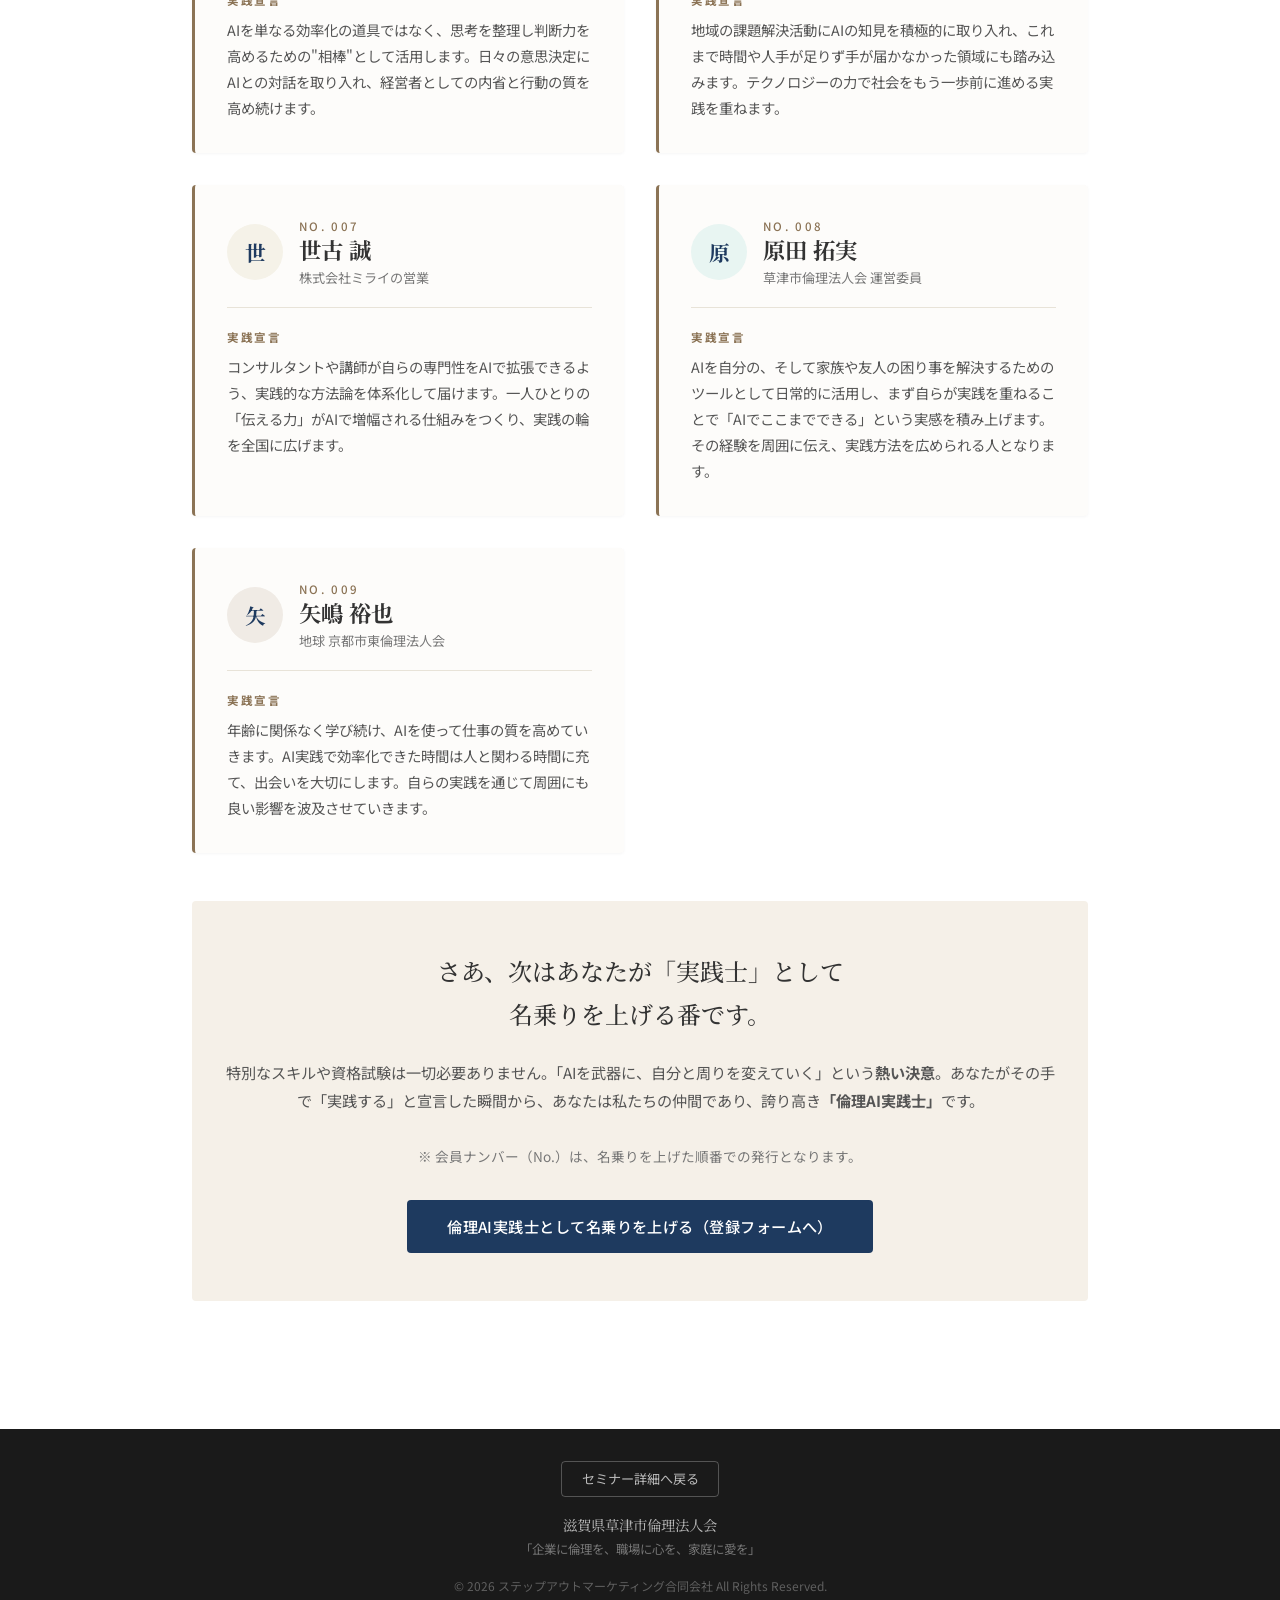
==== commit 582fcd36: "feat: add Yajima Hiroya as practitioner No.009 Co-Authored-By: Claude Opus 4.6 <noreply@anthropic.co" ====
--- a/members.html
+++ b/members.html
@@ -4,6 +4,134 @@
     <meta charset="UTF-8" />
     <meta name="viewport" content="width=device-width, initial-scale=1.0" />
     <title>倫理AI実践士 メンバー一覧 | 草津市倫理法人会</title>
+    <meta name="description" content="滋賀県草津市倫理法人会の「倫理AI実践士」メンバー一覧。AIを活用し、自らの実践を通じて地域と社会を変えていく仲間たちの宣言を掲載しています。" />
+    <link rel="canonical" href="https://rinri-ai-seminar-2026.vercel.app/members.html" />
+
+    <!-- OGP -->
+    <meta property="og:title" content="倫理AI実践士 メンバー一覧 | 草津市倫理法人会" />
+    <meta property="og:description" content="AIを活用し、自らの実践を通じて地域と社会を変えていく。草津市倫理法人会の倫理AI実践士たちの宣言を掲載しています。" />
+    <meta property="og:type" content="website" />
+    <meta property="og:url" content="https://rinri-ai-seminar-2026.vercel.app/members.html" />
+    <meta property="og:site_name" content="滋賀県草津市倫理法人会 倫理AI実践セミナー" />
+    <meta property="og:image" content="https://rinri-ai-seminar-2026.vercel.app/images/ogp-members.png" />
+    <meta property="og:image:width" content="1200" />
+    <meta property="og:image:height" content="630" />
+    <meta property="og:locale" content="ja_JP" />
+
+    <!-- Twitter Card -->
+    <meta name="twitter:card" content="summary_large_image" />
+    <meta name="twitter:image" content="https://rinri-ai-seminar-2026.vercel.app/images/ogp-members.png" />
+    <meta name="twitter:title" content="倫理AI実践士 メンバー一覧 | 草津市倫理法人会" />
+    <meta name="twitter:description" content="AIを活用し、自らの実践を通じて地域と社会を変えていく。草津市倫理法人会の倫理AI実践士たちの宣言を掲載しています。" />
+
+    <!-- JSON-LD Structured Data -->
+    <script type="application/ld+json">
+    {
+      "@context": "https://schema.org",
+      "@type": "WebPage",
+      "name": "倫理AI実践士 メンバー一覧",
+      "description": "滋賀県草津市倫理法人会の「倫理AI実践士」メンバー一覧。AIを活用し、自らの実践を通じて地域と社会を変えていく仲間たちの宣言。",
+      "url": "https://rinri-ai-seminar-2026.vercel.app/members.html",
+      "inLanguage": "ja",
+      "isPartOf": {
+        "@type": "WebSite",
+        "name": "滋賀県草津市倫理法人会 倫理AI実践セミナー",
+        "url": "https://rinri-ai-seminar-2026.vercel.app/"
+      },
+      "about": {
+        "@type": "Organization",
+        "name": "滋賀県草津市倫理法人会",
+        "description": "「企業に倫理を、職場に心を、家庭に愛を」を理念に、経営者の自己革新と企業の健全な繁栄を目指す団体。",
+        "address": {
+          "@type": "PostalAddress",
+          "addressLocality": "草津市",
+          "addressRegion": "滋賀県",
+          "addressCountry": "JP"
+        }
+      },
+      "mainEntity": {
+        "@type": "ItemList",
+        "name": "倫理AI実践士",
+        "description": "AIに伴走してもらい初動を作り、泥臭く実践を重ねる。共に歩む仲間たちの宣言。",
+        "numberOfItems": 9,
+        "itemListElement": [
+          {
+            "@type": "ListItem",
+            "position": 1,
+            "item": {
+              "@type": "Person",
+              "name": "今宿 裕昭",
+              "jobTitle": "ステップアウトマーケティング合同会社"
+            }
+          },
+          {
+            "@type": "ListItem",
+            "position": 3,
+            "item": {
+              "@type": "Person",
+              "name": "中野 充博",
+              "jobTitle": "株式会社バーグ企画"
+            }
+          },
+          {
+            "@type": "ListItem",
+            "position": 4,
+            "item": {
+              "@type": "Person",
+              "name": "山田 由美子",
+              "jobTitle": "草津市倫理法人会 幹事"
+            }
+          },
+          {
+            "@type": "ListItem",
+            "position": 5,
+            "item": {
+              "@type": "Person",
+              "name": "森 宜裕",
+              "jobTitle": "一般社団法人BeeTanz 代表理事"
+            }
+          },
+          {
+            "@type": "ListItem",
+            "position": 6,
+            "item": {
+              "@type": "Person",
+              "name": "伊藤 あきら",
+              "jobTitle": "一般社団法人シンクロプラス"
+            }
+          },
+          {
+            "@type": "ListItem",
+            "position": 7,
+            "item": {
+              "@type": "Person",
+              "name": "世古 誠",
+              "jobTitle": "株式会社ミライの営業"
+            }
+          },
+          {
+            "@type": "ListItem",
+            "position": 8,
+            "item": {
+              "@type": "Person",
+              "name": "原田 拓実",
+              "jobTitle": "草津市倫理法人会 運営委員"
+            }
+          },
+          {
+            "@type": "ListItem",
+            "position": 9,
+            "item": {
+              "@type": "Person",
+              "name": "矢嶋 裕也",
+              "jobTitle": "地球 京都市東倫理法人会"
+            }
+          }
+        ]
+      }
+    }
+    </script>
+
     <!-- Google Fonts -->
     <link rel="preconnect" href="https://fonts.googleapis.com" />
     <link rel="preconnect" href="https://fonts.gstatic.com" crossorigin />
@@ -400,7 +528,7 @@
             </p>
           </div>
           <div class="hero-count">
-            <div class="num">8</div>
+            <div class="num">9</div>
             <div class="label">名の実践士が登録</div>
           </div>
         </div>
@@ -410,15 +538,15 @@
       <section class="newcomer-section">
         <div class="newcomer-label">新たな実践士</div>
         <div class="newcomer-card">
-          <div class="member-initial initial-h">原</div>
+          <div class="member-initial initial-a">矢</div>
           <div>
-            <div class="member-no">NO. 008</div>
-            <div class="member-name">原田 拓実</div>
-            <div class="member-company">草津市倫理法人会 運営委員</div>
-            <div class="member-vision">
-              <div class="vision-text">AIを自分の、そして家族や友人の困り事を解決するためのツールとして日常的に活用し、まず自らが実践を重ねることで「AIでここまでできる」という実感を積み上げます。その経験を周囲に伝え、実践方法を広められる人となります。</div>
-            </div>
-            <div class="newcomer-date">2026/03/25 宣言</div>
+            <div class="member-no">NO. 009</div>
+            <div class="member-name">矢嶋 裕也</div>
+            <div class="member-company">地球 京都市東倫理法人会</div>
+            <div class="member-vision">
+              <div class="vision-text">年齢に関係なく学び続け、AIを使って仕事の質を高めていきます。AI実践で効率化できた時間は人と関わる時間に充て、出会いを大切にします。自らの実践を通じて周囲にも良い影響を波及させていきます。</div>
+            </div>
+            <div class="newcomer-date">2026/04/03 宣言</div>
           </div>
         </div>
       </section>
@@ -543,6 +671,21 @@
             </div>
             <div class="member-vision">
               AIを自分の、そして家族や友人の困り事を解決するためのツールとして日常的に活用し、まず自らが実践を重ねることで「AIでここまでできる」という実感を積み上げます。その経験を周囲に伝え、実践方法を広められる人となります。
+            </div>
+          </div>
+
+          <!-- Member 009 -->
+          <div class="member-card">
+            <div class="member-top">
+              <div class="member-initial initial-h">矢</div>
+              <div>
+                <div class="member-no">NO. 009</div>
+                <div class="member-name">矢嶋 裕也</div>
+                <div class="member-company">地球 京都市東倫理法人会</div>
+              </div>
+            </div>
+            <div class="member-vision">
+              年齢に関係なく学び続け、AIを使って仕事の質を高めていきます。AI実践で効率化できた時間は人と関わる時間に充て、出会いを大切にします。自らの実践を通じて周囲にも良い影響を波及させていきます。
             </div>
           </div>
 
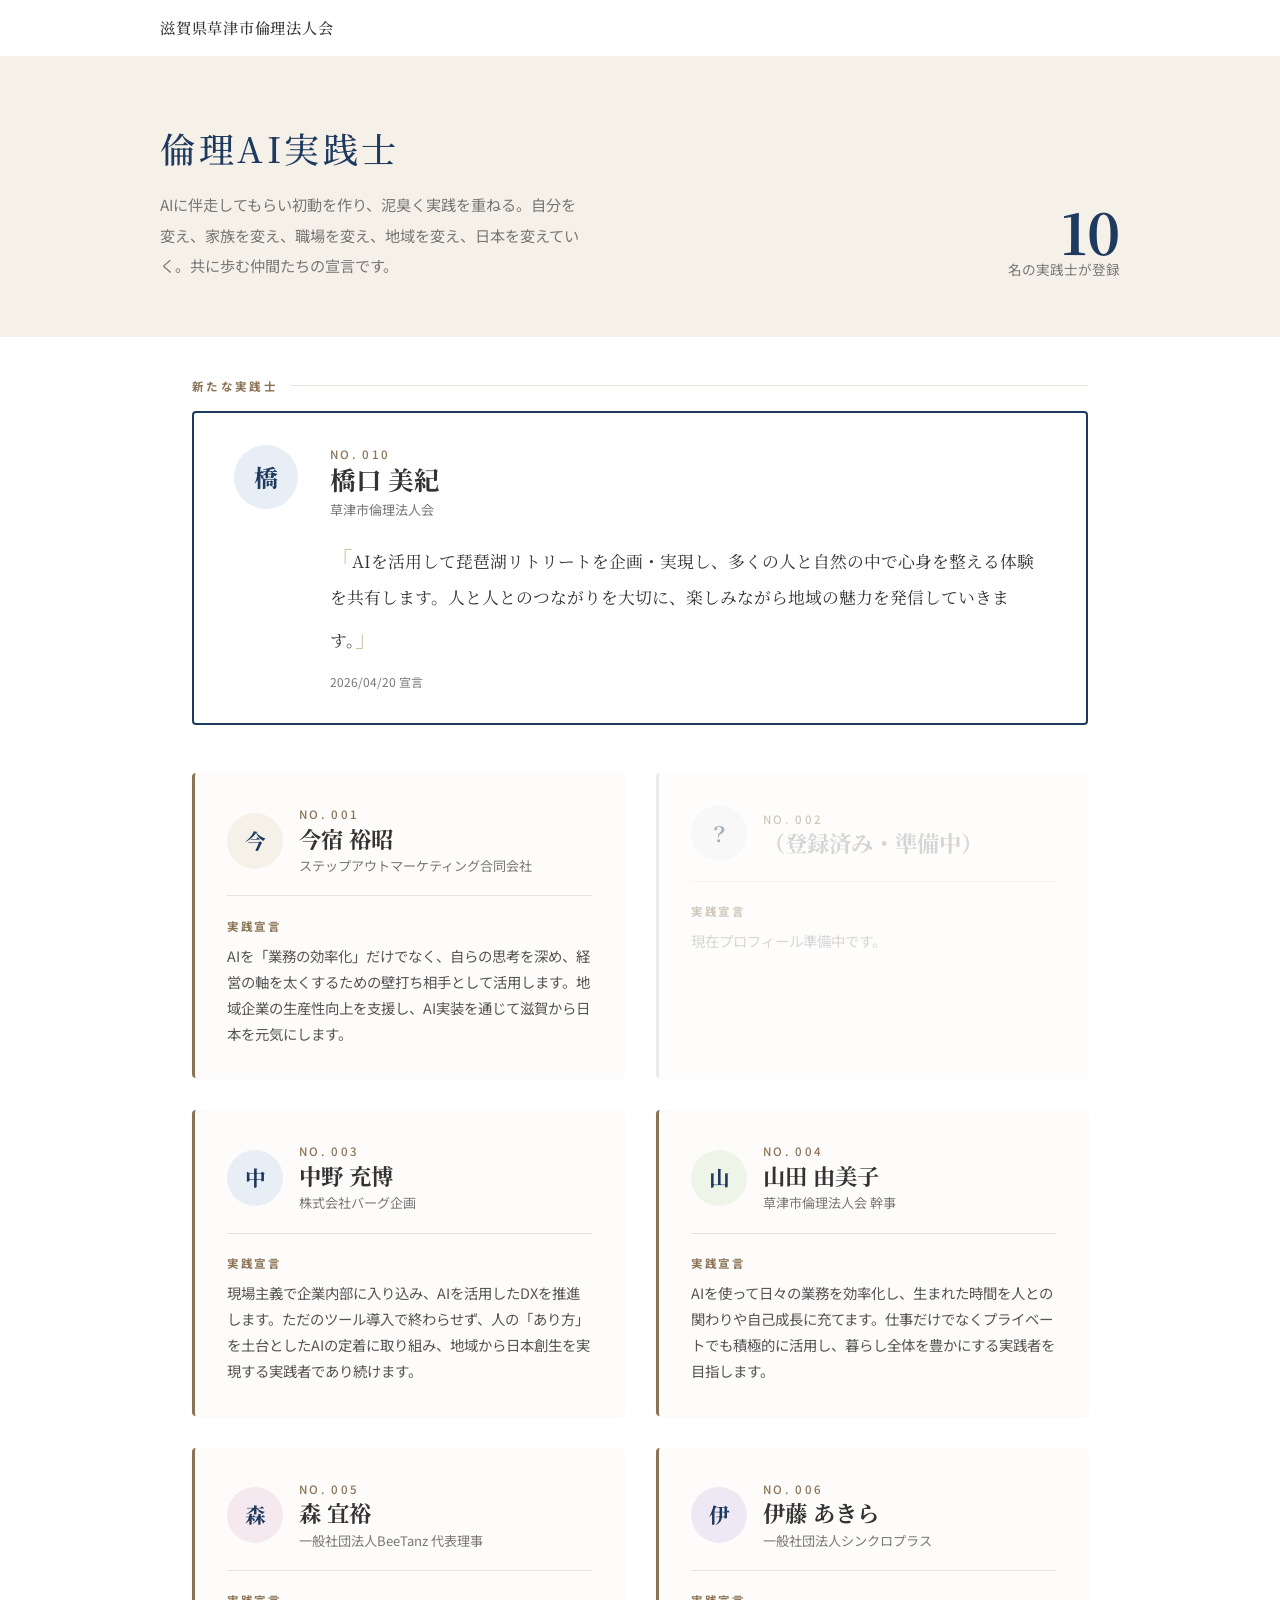
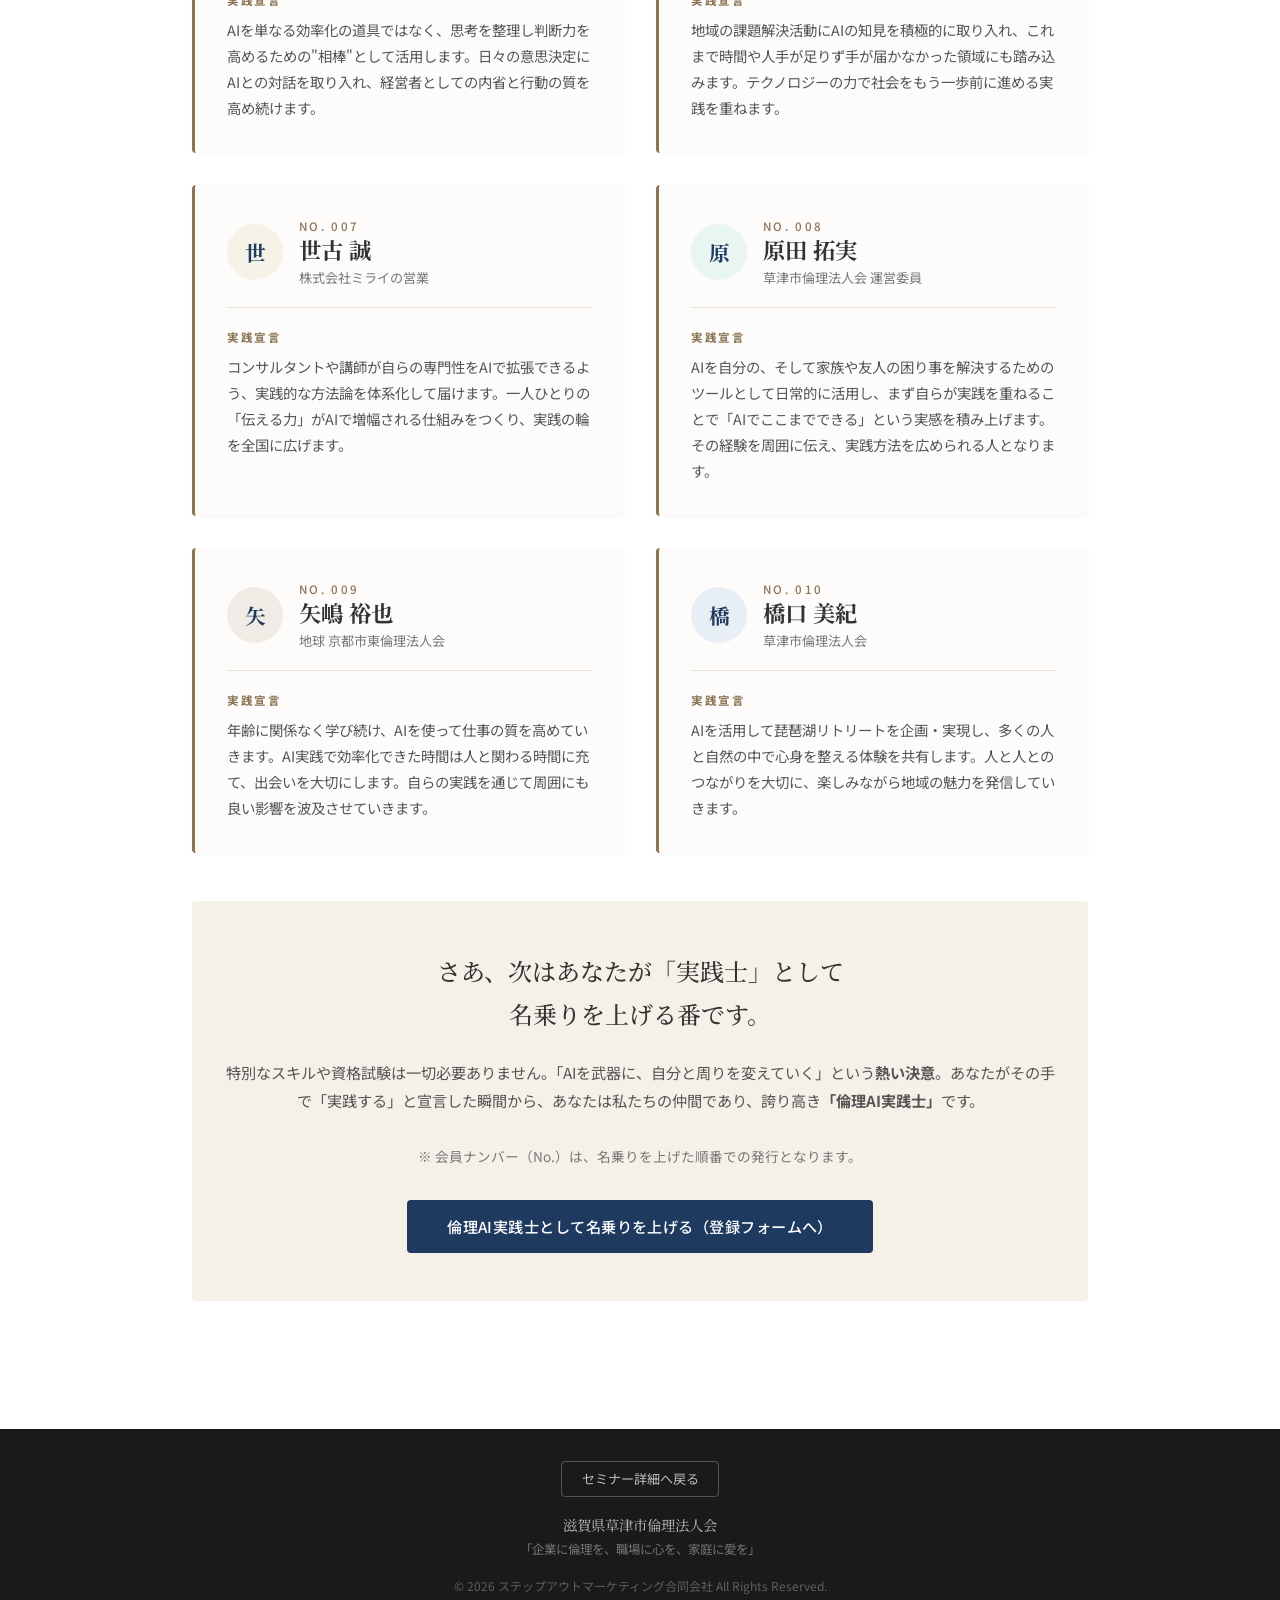
==== commit 3377af7b: "feat: add member NO.010 橋口美紀 to members page Co-Authored-By: Claude Opus 4.6 <noreply@anthropic.com>" ====
--- a/members.html
+++ b/members.html
@@ -53,7 +53,7 @@
         "@type": "ItemList",
         "name": "倫理AI実践士",
         "description": "AIに伴走してもらい初動を作り、泥臭く実践を重ねる。共に歩む仲間たちの宣言。",
-        "numberOfItems": 9,
+        "numberOfItems": 10,
         "itemListElement": [
           {
             "@type": "ListItem",
@@ -125,6 +125,15 @@
               "@type": "Person",
               "name": "矢嶋 裕也",
               "jobTitle": "地球 京都市東倫理法人会"
+            }
+          },
+          {
+            "@type": "ListItem",
+            "position": 10,
+            "item": {
+              "@type": "Person",
+              "name": "橋口 美紀",
+              "jobTitle": "草津市倫理法人会"
             }
           }
         ]
@@ -528,7 +537,7 @@
             </p>
           </div>
           <div class="hero-count">
-            <div class="num">9</div>
+            <div class="num">10</div>
             <div class="label">名の実践士が登録</div>
           </div>
         </div>
@@ -538,15 +547,15 @@
       <section class="newcomer-section">
         <div class="newcomer-label">新たな実践士</div>
         <div class="newcomer-card">
-          <div class="member-initial initial-a">矢</div>
+          <div class="member-initial initial-b">橋</div>
           <div>
-            <div class="member-no">NO. 009</div>
-            <div class="member-name">矢嶋 裕也</div>
-            <div class="member-company">地球 京都市東倫理法人会</div>
-            <div class="member-vision">
-              <div class="vision-text">年齢に関係なく学び続け、AIを使って仕事の質を高めていきます。AI実践で効率化できた時間は人と関わる時間に充て、出会いを大切にします。自らの実践を通じて周囲にも良い影響を波及させていきます。</div>
-            </div>
-            <div class="newcomer-date">2026/04/03 宣言</div>
+            <div class="member-no">NO. 010</div>
+            <div class="member-name">橋口 美紀</div>
+            <div class="member-company">草津市倫理法人会</div>
+            <div class="member-vision">
+              <div class="vision-text">AIを活用して琵琶湖リトリートを企画・実現し、多くの人と自然の中で心身を整える体験を共有します。人と人とのつながりを大切に、楽しみながら地域の魅力を発信していきます。</div>
+            </div>
+            <div class="newcomer-date">2026/04/20 宣言</div>
           </div>
         </div>
       </section>
@@ -686,6 +695,21 @@
             </div>
             <div class="member-vision">
               年齢に関係なく学び続け、AIを使って仕事の質を高めていきます。AI実践で効率化できた時間は人と関わる時間に充て、出会いを大切にします。自らの実践を通じて周囲にも良い影響を波及させていきます。
+            </div>
+          </div>
+
+          <!-- Member 010 -->
+          <div class="member-card">
+            <div class="member-top">
+              <div class="member-initial initial-b">橋</div>
+              <div>
+                <div class="member-no">NO. 010</div>
+                <div class="member-name">橋口 美紀</div>
+                <div class="member-company">草津市倫理法人会</div>
+              </div>
+            </div>
+            <div class="member-vision">
+              AIを活用して琵琶湖リトリートを企画・実現し、多くの人と自然の中で心身を整える体験を共有します。人と人とのつながりを大切に、楽しみながら地域の魅力を発信していきます。
             </div>
           </div>
 
